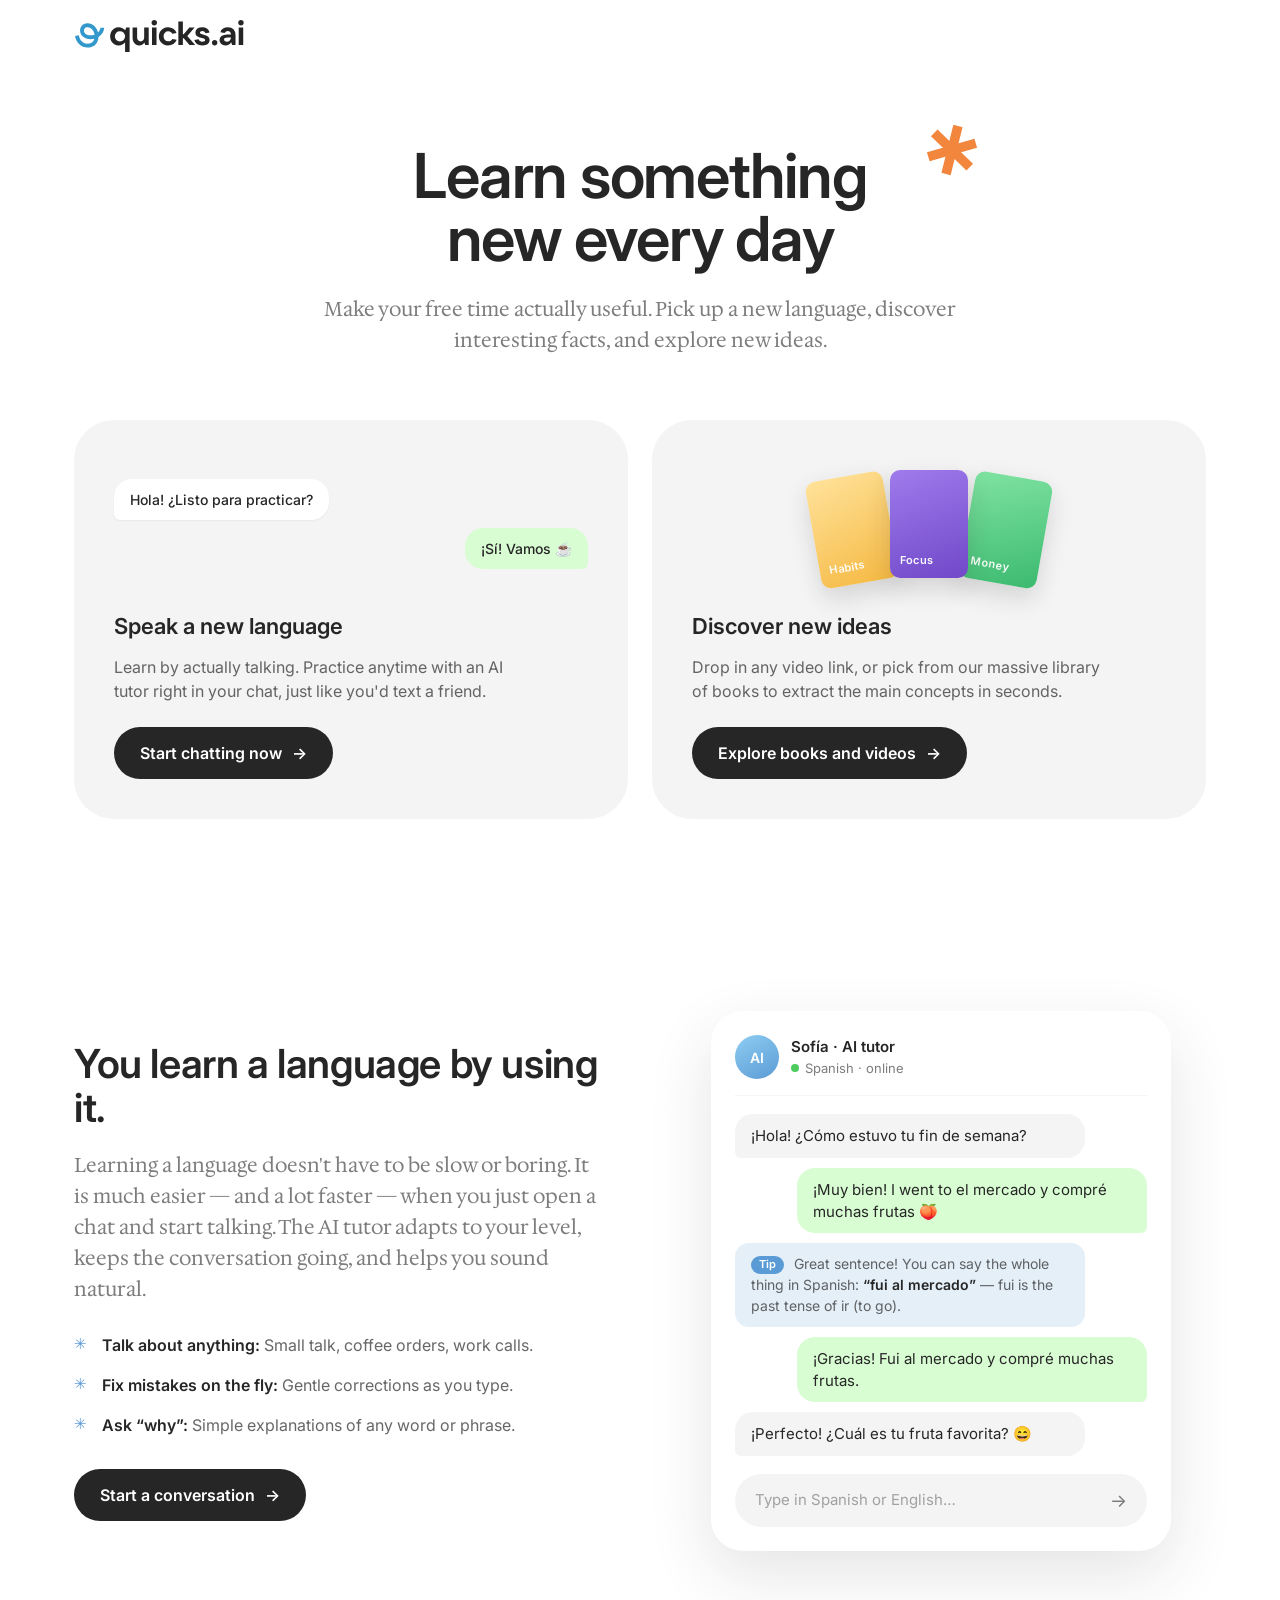
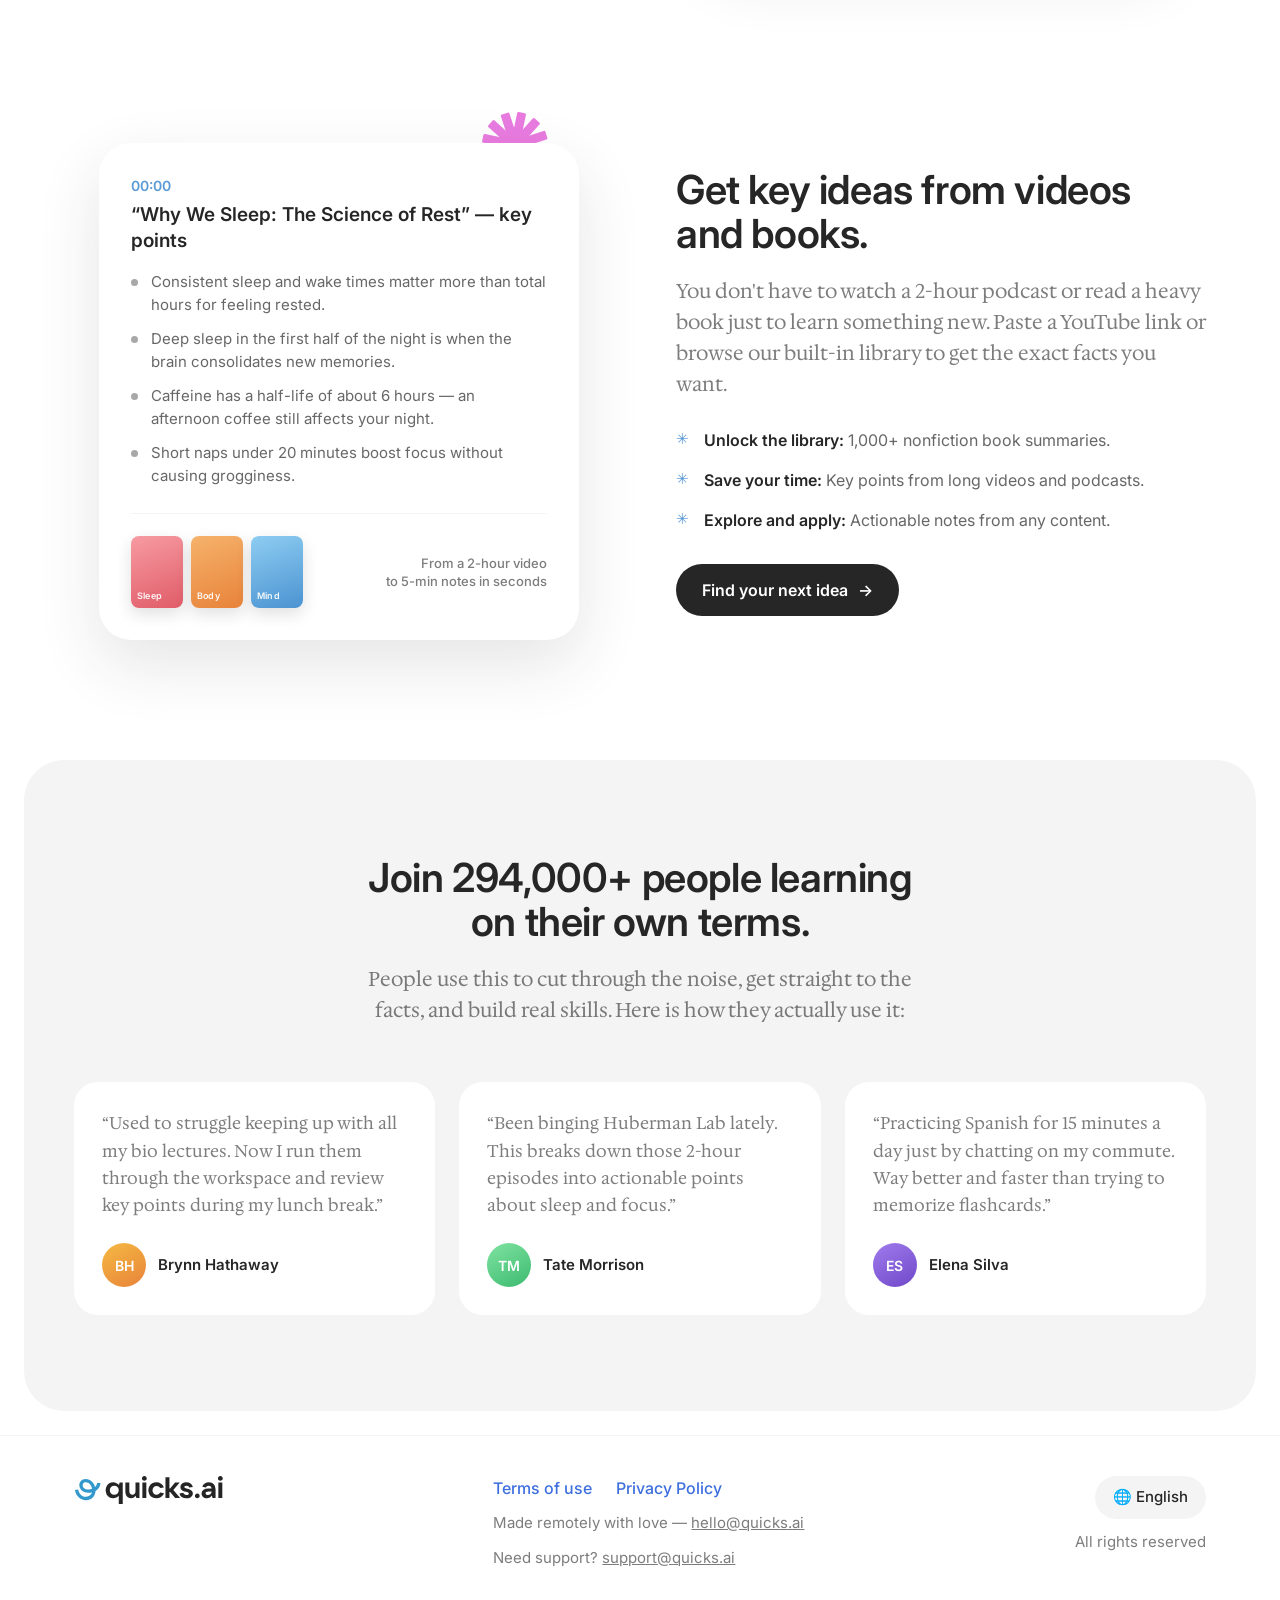
==== index.html @ 3e6d967a "Update hero lead copy and drop period in heading" ====
<!DOCTYPE html>
<html lang="en">
<head>
  <meta charset="UTF-8">
  <meta name="viewport" content="width=device-width, initial-scale=1">
  <title>Quicks — Learn something new every day</title>
  <link rel="icon" href="img/favicon.ico" type="image/png" sizes="128x128">
  <link rel="apple-touch-icon" href="img/favicon.ico">
  <meta name="description" content="Pick up a new language, discover interesting facts, and explore new stories — in an engaging format, exactly when it fits your schedule.">
  <link rel="preconnect" href="https://fonts.googleapis.com">
  <link rel="preconnect" href="https://fonts.gstatic.com" crossorigin>
  <link href="https://fonts.googleapis.com/css2?family=Inter:wght@400;500;600;700&family=Hedvig+Letters+Serif:opsz@12..24&display=swap" rel="stylesheet">
  <link rel="stylesheet" href="css/styles.css">
</head>
<body>

  <!-- ======= Header ======= -->
  <header class="site-header">
    <div class="container header-inner">
      <a class="logo" href="#">
        <img src="img/logo-full.svg" alt="quicks.ai" width="170" height="32">
      </a>
    </div>
  </header>

  <main>

    <!-- ======= Block 1: Hero ======= -->
    <section class="hero">
      <div class="container">
        <div class="hero-head">
          <img class="deco deco-asterisk" src="img/asterisk.svg" alt="" aria-hidden="true">
          <h1>Learn something<br>new every day</h1>
          <p class="serif lead">Make your free time actually useful. Pick up a new language, discover interesting facts, and explore new ideas.</p>
        </div>

        <div class="hero-cards">
          <article class="hero-card">
            <div class="hero-card-art" aria-hidden="true">
              <div class="mini-bubble mini-bubble-ai">Hola! ¿Listo para practicar?</div>
              <div class="mini-bubble mini-bubble-me">¡Sí! Vamos&nbsp;☕</div>
            </div>
            <h3>Speak a new language</h3>
            <p>Learn by actually talking. Practice anytime with an AI tutor right in your chat, just like you'd text a friend.</p>
            <a class="btn btn-dark" href="https://wa.me/34694294384" target="_blank" rel="noopener">Start chatting now <span class="arr" aria-hidden="true">→</span></a>
          </article>

          <article class="hero-card">
            <div class="hero-card-art hero-card-art-books" aria-hidden="true">
              <div class="cover cover-1"><span>Habits</span></div>
              <div class="cover cover-2"><span>Focus</span></div>
              <div class="cover cover-3"><span>Money</span></div>
            </div>
            <h3>Discover new ideas</h3>
            <p>Drop in any video link, or pick from our massive library of books to extract the main concepts in seconds.</p>
            <a class="btn btn-dark" href="https://summary.quicks.ai" target="_blank" rel="noopener">Explore books and videos <span class="arr" aria-hidden="true">→</span></a>
          </article>
        </div>
      </div>
    </section>

    <!-- ======= Block 2: Deep Dive – Languages ======= -->
    <section class="split" id="languages">
      <div class="container split-inner">
        <div class="split-text">
          <div class="h2-wrap">
            <h2>You learn a language by using it.</h2>
          </div>
          <p class="serif">Learning a language doesn't have to be slow or boring. It is much easier — and a lot faster — when you just open a chat and start talking. The AI tutor adapts to your level, keeps the conversation going, and helps you sound natural.</p>
          <ul class="feature-list">
            <li><strong>Talk about anything:</strong> Small talk, coffee orders, work calls.</li>
            <li><strong>Fix mistakes on the fly:</strong> Gentle corrections as you type.</li>
            <li><strong>Ask “why”:</strong> Simple explanations of any word or phrase.</li>
          </ul>
          <a class="btn btn-dark" href="https://wa.me/34694294384" target="_blank" rel="noopener">Start a conversation <span class="arr" aria-hidden="true">→</span></a>
        </div>

        <div class="split-visual">
          <div class="chat-card">
            <div class="chat-head">
              <div class="avatar avatar-tutor" aria-hidden="true">AI</div>
              <div>
                <div class="chat-name">Sofía · AI tutor</div>
                <div class="chat-status"><span class="dot" aria-hidden="true"></span>Spanish · online</div>
              </div>
            </div>
            <div class="chat-body">
              <div class="msg msg-ai">¡Hola! ¿Cómo estuvo tu fin de semana?</div>
              <div class="msg msg-me">¡Muy bien! I went to el mercado y compré muchas frutas&nbsp;🍑</div>
              <div class="msg msg-tip"><span>Tip</span> Great sentence! You can say the whole thing in Spanish: <em>“fui al mercado”</em> — fui is the past tense of ir (to go).</div>
              <div class="msg msg-me">¡Gracias! Fui al mercado y compré muchas frutas.</div>
              <div class="msg msg-ai">¡Perfecto! ¿Cuál es tu fruta favorita?&nbsp;😄</div>
            </div>
            <div class="chat-input" aria-hidden="true">
              <span>Type in Spanish or English…</span>
              <span class="send">→</span>
            </div>
          </div>
        </div>
      </div>
    </section>

    <!-- ======= Block 3: Deep Dive – Videos & Books ======= -->
    <section class="split split-reverse" id="library">
      <div class="container split-inner">
        <div class="split-text">
          <div class="h2-wrap">
            <h2>Get key ideas from videos and books.</h2>
          </div>
          <p class="serif">You don't have to watch a 2-hour podcast or read a heavy book just to learn something new. Paste a YouTube link or browse our built-in library to get the exact facts you want.</p>
          <ul class="feature-list">
            <li><strong>Unlock the library:</strong> 1,000+ nonfiction book summaries.</li>
            <li><strong>Save your time:</strong> Key points from long videos and podcasts.</li>
            <li><strong>Explore and apply:</strong> Actionable notes from any content.</li>
          </ul>
          <a class="btn btn-dark" href="https://summary.quicks.ai" target="_blank" rel="noopener">Find your next idea <span class="arr" aria-hidden="true">→</span></a>
        </div>

        <div class="split-visual split-visual-doc">
          <img class="deco deco-burst" src="img/burst.svg" alt="" aria-hidden="true">
          <div class="doc-card">
            <div class="doc-time">00:00</div>
            <h4 class="doc-title">“Why We Sleep: The Science of Rest” — key points</h4>
            <ul class="doc-points">
              <li>Consistent sleep and wake times matter more than total hours for feeling rested.</li>
              <li>Deep sleep in the first half of the night is when the brain consolidates new memories.</li>
              <li>Caffeine has a half-life of about 6 hours — an afternoon coffee still affects your night.</li>
              <li>Short naps under 20 minutes boost focus without causing grogginess.</li>
            </ul>
            <div class="doc-foot">
              <div class="covers-row" aria-hidden="true">
                <div class="cover cover-4"><span>Sleep</span></div>
                <div class="cover cover-5"><span>Body</span></div>
                <div class="cover cover-6"><span>Mind</span></div>
              </div>
              <div class="doc-foot-label">From a 2-hour video<br>to 5-min notes in seconds</div>
            </div>
          </div>
        </div>
      </div>
    </section>

    <!-- ======= Block 4: Community ======= -->
    <section class="community">
      <div class="container">
        <h2>Join 294,000+ people learning<br>on their own terms.</h2>
        <p class="serif">People use this to cut through the noise, get straight to the facts, and build real skills. Here is how they actually use it:</p>

        <div class="testimonials">
          <figure class="t-card">
            <blockquote class="serif">“Used to struggle keeping up with all my bio lectures. Now I run them through the workspace and review key points during my lunch break.”</blockquote>
            <figcaption>
              <div class="avatar avatar-1" aria-hidden="true">BH</div>
              <span>Brynn Hathaway</span>
            </figcaption>
          </figure>
          <figure class="t-card">
            <blockquote class="serif">“Been binging Huberman Lab lately. This breaks down those 2-hour episodes into actionable points about sleep and focus.”</blockquote>
            <figcaption>
              <div class="avatar avatar-2" aria-hidden="true">TM</div>
              <span>Tate Morrison</span>
            </figcaption>
          </figure>
          <figure class="t-card">
            <blockquote class="serif">“Practicing Spanish for 15 minutes a day just by chatting on my commute. Way better and faster than trying to memorize flashcards.”</blockquote>
            <figcaption>
              <div class="avatar avatar-3" aria-hidden="true">ES</div>
              <span>Elena Silva</span>
            </figcaption>
          </figure>
        </div>

      </div>
    </section>

  </main>

  <!-- ======= Footer ======= -->
  <footer class="site-footer">
    <div class="container footer-inner">
      <a class="logo" href="#">
        <img src="img/logo-full.svg" alt="quicks.ai" width="149" height="28">
      </a>
      <div class="footer-mid">
        <nav class="footer-links">
          <a href="https://billing.quicks.ai/static/terms" target="_blank" rel="noopener">Terms of use</a>
          <a href="https://billing.quicks.ai/static/privacy" target="_blank" rel="noopener">Privacy Policy</a>
        </nav>
        <p>Made remotely with love — <a href="mailto:hello@quicks.ai">hello@quicks.ai</a></p>
        <p>Need support? <a href="mailto:support@quicks.ai">support@quicks.ai</a></p>
      </div>
      <div class="footer-right">
        <span class="lang-pill">🌐 English</span>
        <p>All rights reserved</p>
      </div>
    </div>
  </footer>

</body>
</html>
---- css/styles.css ----
/* ============================================================
   Quicks-style landing — design tokens taken from quicks.ai:
   Inter (headings/UI) + Hedvig Letters Serif (supporting text),
   ink #262626, surfaces rgba(38,38,38,.05), radii 12/24/32/40,
   pill buttons, soft blue accent, pastel gradient covers.
   ============================================================ */

:root {
  --ink: #262626;
  --ink-70: rgba(38, 38, 38, 0.7);
  --ink-60: rgba(38, 38, 38, 0.6);
  --ink-40: rgba(38, 38, 38, 0.4);
  --surface: rgba(38, 38, 38, 0.05);
  --surface-strong: rgba(38, 38, 38, 0.1);
  --page-alt: #f4f4f5;
  --blue: #5b9bd5;
  --link: #3e6fde;
  --green: #2f9e44;
  --green-soft: rgba(94, 213, 101, 0.16);
  --wa-green: #d9fdd3;
  --blue-soft: rgba(91, 155, 213, 0.16);
  --radius-sm: 12px;
  --radius-md: 24px;
  --radius-lg: 32px;
  --radius-xl: 40px;
  --font-sans: "Inter", -apple-system, BlinkMacSystemFont, "Segoe UI", sans-serif;
  --font-serif: "Hedvig Letters Serif", Georgia, "Times New Roman", serif;
}

* { margin: 0; padding: 0; box-sizing: border-box; }

html { scroll-behavior: smooth; }

body {
  font-family: var(--font-sans);
  font-size: 16px;
  line-height: 1.5;
  color: var(--ink);
  background: #fff;
  -webkit-font-smoothing: antialiased;
}

img { display: block; max-width: 100%; }

.container {
  max-width: 1180px;
  margin: 0 auto;
  padding-left: 24px;
  padding-right: 24px;
}

/* ---------- Type ---------- */

h1 {
  font-size: clamp(40px, 6.5vw, 62px);
  font-weight: 600;
  line-height: 1.02;
  letter-spacing: -0.02em;
}

h2 {
  font-size: clamp(30px, 4.5vw, 40px);
  font-weight: 600;
  line-height: 1.1;
  letter-spacing: -0.01em;
}

h3 {
  font-size: 22px;
  font-weight: 600;
  line-height: 1.3;
}

.serif {
  font-family: var(--font-serif);
  font-weight: 400;
  color: var(--ink-60);
  font-size: 20px;
  line-height: 1.55;
}

.lead { max-width: 640px; margin: 24px auto 0; }

/* ---------- Buttons ---------- */

.btn {
  display: inline-flex;
  align-items: center;
  gap: 10px;
  padding: 14px 26px;
  border-radius: 9999px;
  font-family: var(--font-sans);
  font-size: 16px;
  font-weight: 600;
  line-height: 1.5;
  text-decoration: none;
  white-space: nowrap;
  transition: transform 0.15s ease, background-color 0.15s ease, box-shadow 0.15s ease;
}

.btn .arr { transition: transform 0.15s ease; }
.btn:hover .arr { transform: translateX(4px); }
.btn:active { transform: scale(0.98); }

.btn-dark { background: var(--ink); color: #fff; }
.btn-dark:hover { background: #000; }

.btn-light { background: var(--surface); color: var(--ink); }
.btn-light:hover { background: var(--surface-strong); }

.btn-white { background: #fff; color: var(--ink); box-shadow: 0 1px 2px rgba(38, 38, 38, 0.08); }
.btn-white:hover { box-shadow: 0 4px 14px rgba(38, 38, 38, 0.12); }

/* ---------- Header ---------- */

.site-header { padding: 20px 0; }

.header-inner {
  display: flex;
  align-items: center;
  justify-content: space-between;
}

.logo {
  display: inline-flex;
  align-items: center;
  text-decoration: none;
}

.logo img { height: 32px; width: auto; }

.site-footer .logo img { height: 28px; }

/* ---------- Decorative shapes ---------- */

.deco { pointer-events: none; user-select: none; }

.deco-asterisk {
  position: absolute;
  width: 64px;
  top: -26px;
  right: 8%;
  transform: rotate(14deg);
}

.h2-wrap { position: relative; }

/* burst peeks out from behind the doc mockup */
.split-visual-doc { position: relative; }

.split-visual-doc .deco-burst {
  position: absolute;
  width: 72px;
  top: -34px;
  right: 10%;
  transform: rotate(12deg);
  z-index: 0;
}

.split-visual-doc .doc-card { position: relative; z-index: 1; }

/* ---------- Block 1: Hero ---------- */

.hero { padding: 72px 0 96px; }

.hero-head {
  position: relative;
  text-align: center;
  max-width: 820px;
  margin: 0 auto;
}

.hero-cards {
  display: grid;
  grid-template-columns: 1fr 1fr;
  gap: 24px;
  margin-top: 64px;
}

.hero-card {
  background: var(--surface);
  border-radius: var(--radius-xl);
  padding: 40px;
  display: flex;
  flex-direction: column;
  align-items: flex-start;
  gap: 14px;
}

.hero-card p { color: var(--ink-70); max-width: 420px; }
.hero-card .btn { margin-top: 10px; }

.hero-card-art {
  width: 100%;
  min-height: 128px;
  margin-bottom: 10px;
  display: flex;
  flex-direction: column;
  justify-content: center;
  gap: 8px;
}

/* mini chat preview */
.mini-bubble {
  font-size: 14px;
  font-weight: 500;
  padding: 10px 16px;
  border-radius: 18px;
  width: fit-content;
}

.mini-bubble-ai {
  background: #fff;
  border-bottom-left-radius: 6px;
  box-shadow: 0 1px 2px rgba(38, 38, 38, 0.06);
}

.mini-bubble-me {
  background: var(--wa-green);
  color: var(--ink);
  border-bottom-right-radius: 6px;
  align-self: flex-end;
}

/* mini book fan */
.hero-card-art-books {
  flex-direction: row;
  align-items: center;
  justify-content: center;
  gap: 0;
}

/* ---------- Pastel gradient covers ---------- */

.cover {
  width: 78px;
  height: 108px;
  border-radius: 10px;
  display: flex;
  align-items: flex-end;
  padding: 10px;
  color: rgba(255, 255, 255, 0.95);
  font-size: 11px;
  font-weight: 600;
  letter-spacing: 0.02em;
  box-shadow: 0 10px 24px rgba(38, 38, 38, 0.16);
}

.cover-1 { background: linear-gradient(160deg, #ffe29a, #f5b942); transform: rotate(-10deg) translateY(6px); }
.cover-2 { background: linear-gradient(160deg, #9f7bec, #7048c9); z-index: 1; }
.cover-3 { background: linear-gradient(160deg, #7fe3a1, #3cba6f); transform: rotate(10deg) translateY(6px); }
.cover-4 { background: linear-gradient(160deg, #f79ba2, #e05c68); }
.cover-5 { background: linear-gradient(160deg, #f6b26b, #e8833a); }
.cover-6 { background: linear-gradient(160deg, #8ecdf2, #4b93d1); }

/* ---------- Split sections (blocks 2 & 3) ---------- */

.split { padding: 96px 0; }

.split-inner {
  display: grid;
  grid-template-columns: 1fr 1fr;
  gap: 72px;
  align-items: center;
}

.split-reverse .split-text { order: 2; }
.split-reverse .split-visual { order: 1; }

.split-text > .serif { margin-top: 20px; }
.split-text .btn { margin-top: 32px; }

.feature-list {
  list-style: none;
  margin-top: 28px;
  display: flex;
  flex-direction: column;
  gap: 16px;
}

.feature-list li {
  position: relative;
  padding-left: 28px;
  color: var(--ink-70);
  text-wrap: pretty; /* no single-word orphan lines when wrapping */
}

.feature-list li::before {
  content: "✳";
  position: absolute;
  left: 0;
  top: 0;
  font-size: 15px;
  color: var(--blue);
}

.feature-list li strong { color: var(--ink); font-weight: 600; }

/* ---------- Chat mockup ---------- */

.chat-card {
  background: #fff;
  border-radius: var(--radius-lg);
  box-shadow: 0 24px 64px rgba(38, 38, 38, 0.12);
  padding: 24px;
  max-width: 460px;
  margin: 0 auto;
}

.chat-head {
  display: flex;
  align-items: center;
  gap: 12px;
  padding-bottom: 16px;
  border-bottom: 1px solid var(--surface);
}

.chat-name { font-weight: 600; font-size: 15px; }

.chat-status {
  font-size: 13px;
  color: var(--ink-60);
  display: flex;
  align-items: center;
  gap: 6px;
}

.dot {
  width: 8px;
  height: 8px;
  border-radius: 50%;
  background: #4ecb5c;
  display: inline-block;
}

.chat-body {
  display: flex;
  flex-direction: column;
  gap: 10px;
  padding: 18px 0;
}

.msg {
  max-width: 85%;
  padding: 11px 16px;
  border-radius: 18px;
  font-size: 15px;
  line-height: 1.45;
}

.msg-ai {
  background: var(--surface);
  border-bottom-left-radius: 6px;
}

.msg-me {
  background: var(--wa-green);
  color: var(--ink);
  align-self: flex-end;
  border-bottom-right-radius: 6px;
}

.msg-tip {
  background: var(--blue-soft);
  color: var(--ink-70);
  border-radius: 14px;
  font-size: 14px;
}

.msg-tip span {
  display: inline-block;
  background: var(--blue);
  color: #fff;
  font-size: 11px;
  font-weight: 600;
  padding: 1px 8px;
  border-radius: 9999px;
  margin-right: 6px;
  transform: translateY(-1px);
}

.msg-tip em { font-style: normal; font-weight: 600; color: var(--ink); }

.chat-input {
  display: flex;
  align-items: center;
  justify-content: space-between;
  gap: 12px;
  background: var(--surface);
  border-radius: 9999px;
  padding: 13px 20px;
  font-size: 15px;
  color: var(--ink-40);
}

.chat-input .send { color: var(--ink-60); font-size: 18px; }

/* ---------- Avatars ---------- */

.avatar {
  width: 44px;
  height: 44px;
  border-radius: 50%;
  flex: none;
  display: flex;
  align-items: center;
  justify-content: center;
  color: #fff;
  font-size: 14px;
  font-weight: 600;
}

.avatar-tutor { background: linear-gradient(150deg, #8ecdf2, #5b9bd5); }
.avatar-1 { background: linear-gradient(150deg, #f5b942, #e8833a); }
.avatar-2 { background: linear-gradient(150deg, #7fe3a1, #3cba6f); }
.avatar-3 { background: linear-gradient(150deg, #9f7bec, #7048c9); }

/* ---------- Doc / workspace mockup ---------- */

.doc-card {
  background: #fff;
  border-radius: var(--radius-lg);
  box-shadow: 0 24px 64px rgba(38, 38, 38, 0.12);
  padding: 32px;
  max-width: 480px;
  margin: 0 auto;
}

.doc-time {
  color: var(--blue);
  font-weight: 600;
  font-size: 14px;
  margin-bottom: 6px;
}

.doc-title { font-size: 19px; font-weight: 600; line-height: 1.35; }

.doc-points {
  list-style: none;
  margin-top: 18px;
  display: flex;
  flex-direction: column;
  gap: 12px;
}

.doc-points li {
  position: relative;
  padding-left: 20px;
  font-size: 15px;
  color: var(--ink-70);
}

.doc-points li::before {
  content: "";
  position: absolute;
  left: 0;
  top: 8px;
  width: 7px;
  height: 7px;
  border-radius: 50%;
  background: var(--ink-40);
}

.doc-foot {
  display: flex;
  align-items: center;
  justify-content: space-between;
  gap: 16px;
  margin-top: 26px;
  padding-top: 22px;
  border-top: 1px solid var(--surface);
}

.covers-row { display: flex; gap: 8px; }

.covers-row .cover {
  width: 52px;
  height: 72px;
  border-radius: 8px;
  padding: 6px;
  font-size: 9px;
  box-shadow: 0 6px 16px rgba(38, 38, 38, 0.14);
}

.doc-foot-label {
  font-size: 13px;
  font-weight: 500;
  color: var(--ink-60);
  text-align: right;
  line-height: 1.45;
}

/* ---------- Block 4: Community ---------- */

.community {
  background: var(--page-alt);
  border-radius: var(--radius-xl);
  margin: 24px;
  padding: 96px 0;
  text-align: center;
}

.community > .container > .serif {
  max-width: 560px;
  margin: 20px auto 0;
}

.testimonials {
  display: grid;
  grid-template-columns: repeat(3, 1fr);
  gap: 24px;
  margin-top: 56px;
  text-align: left;
}

.t-card {
  background: #fff;
  border-radius: var(--radius-md);
  padding: 28px;
  display: flex;
  flex-direction: column;
  justify-content: space-between;
  gap: 24px;
}

.t-card blockquote { font-size: 17px; line-height: 1.6; }

.t-card figcaption {
  display: flex;
  align-items: center;
  gap: 12px;
  font-weight: 600;
  font-size: 15px;
}

/* ---------- Footer ---------- */

.site-footer {
  border-top: 1px solid var(--surface);
  margin-top: 24px;
  padding: 40px 0 48px;
}

.footer-inner {
  display: flex;
  align-items: flex-start;
  justify-content: space-between;
  gap: 32px;
}

.footer-inner .logo { font-size: 20px; }

.footer-mid { display: flex; flex-direction: column; gap: 12px; }

.footer-links { display: flex; gap: 24px; }

.footer-links a {
  color: var(--link);
  text-decoration: none;
  font-weight: 500;
}

.footer-links a:hover { text-decoration: underline; }

.footer-mid p { color: var(--ink-60); font-size: 15px; }
.footer-mid p a { color: var(--ink-60); }

.footer-right {
  display: flex;
  flex-direction: column;
  align-items: flex-end;
  gap: 12px;
}

.lang-pill {
  background: var(--surface);
  border-radius: 9999px;
  padding: 10px 18px;
  font-size: 15px;
  font-weight: 500;
}

.footer-right p { color: var(--ink-60); font-size: 15px; }

/* ============================================================
   Responsive
   ============================================================ */

@media (max-width: 1023px) {
  .split { padding: 72px 0; }
  .split-inner { gap: 48px; }
}

@media (max-width: 900px) {
  .hero { padding: 48px 0 72px; }

  .hero-cards { grid-template-columns: 1fr; margin-top: 48px; }

  .split-inner { grid-template-columns: 1fr; }

  /* text first, mockup second on mobile for both blocks */
  .split-reverse .split-text { order: 1; }
  .split-reverse .split-visual { order: 2; }

  .deco-asterisk { width: 48px; top: -34px; right: 2%; }
  .split-visual-doc .deco-burst { width: 52px; top: -24px; right: 4%; }

  .testimonials { grid-template-columns: 1fr; }

  .community { margin: 16px; padding: 64px 0; }

  .footer-inner { flex-direction: column; align-items: flex-start; }
  .footer-right { align-items: flex-start; }
}

@media (max-width: 520px) {
  .serif { font-size: 18px; }

  .hero-card { padding: 28px 22px; }

  .chat-card, .doc-card { padding: 20px; }

  .doc-foot { flex-direction: column; align-items: flex-start; }
  .doc-foot-label { text-align: left; }

  .btn { padding: 13px 22px; font-size: 15px; }

  .site-header .btn { padding: 11px 20px; }
}
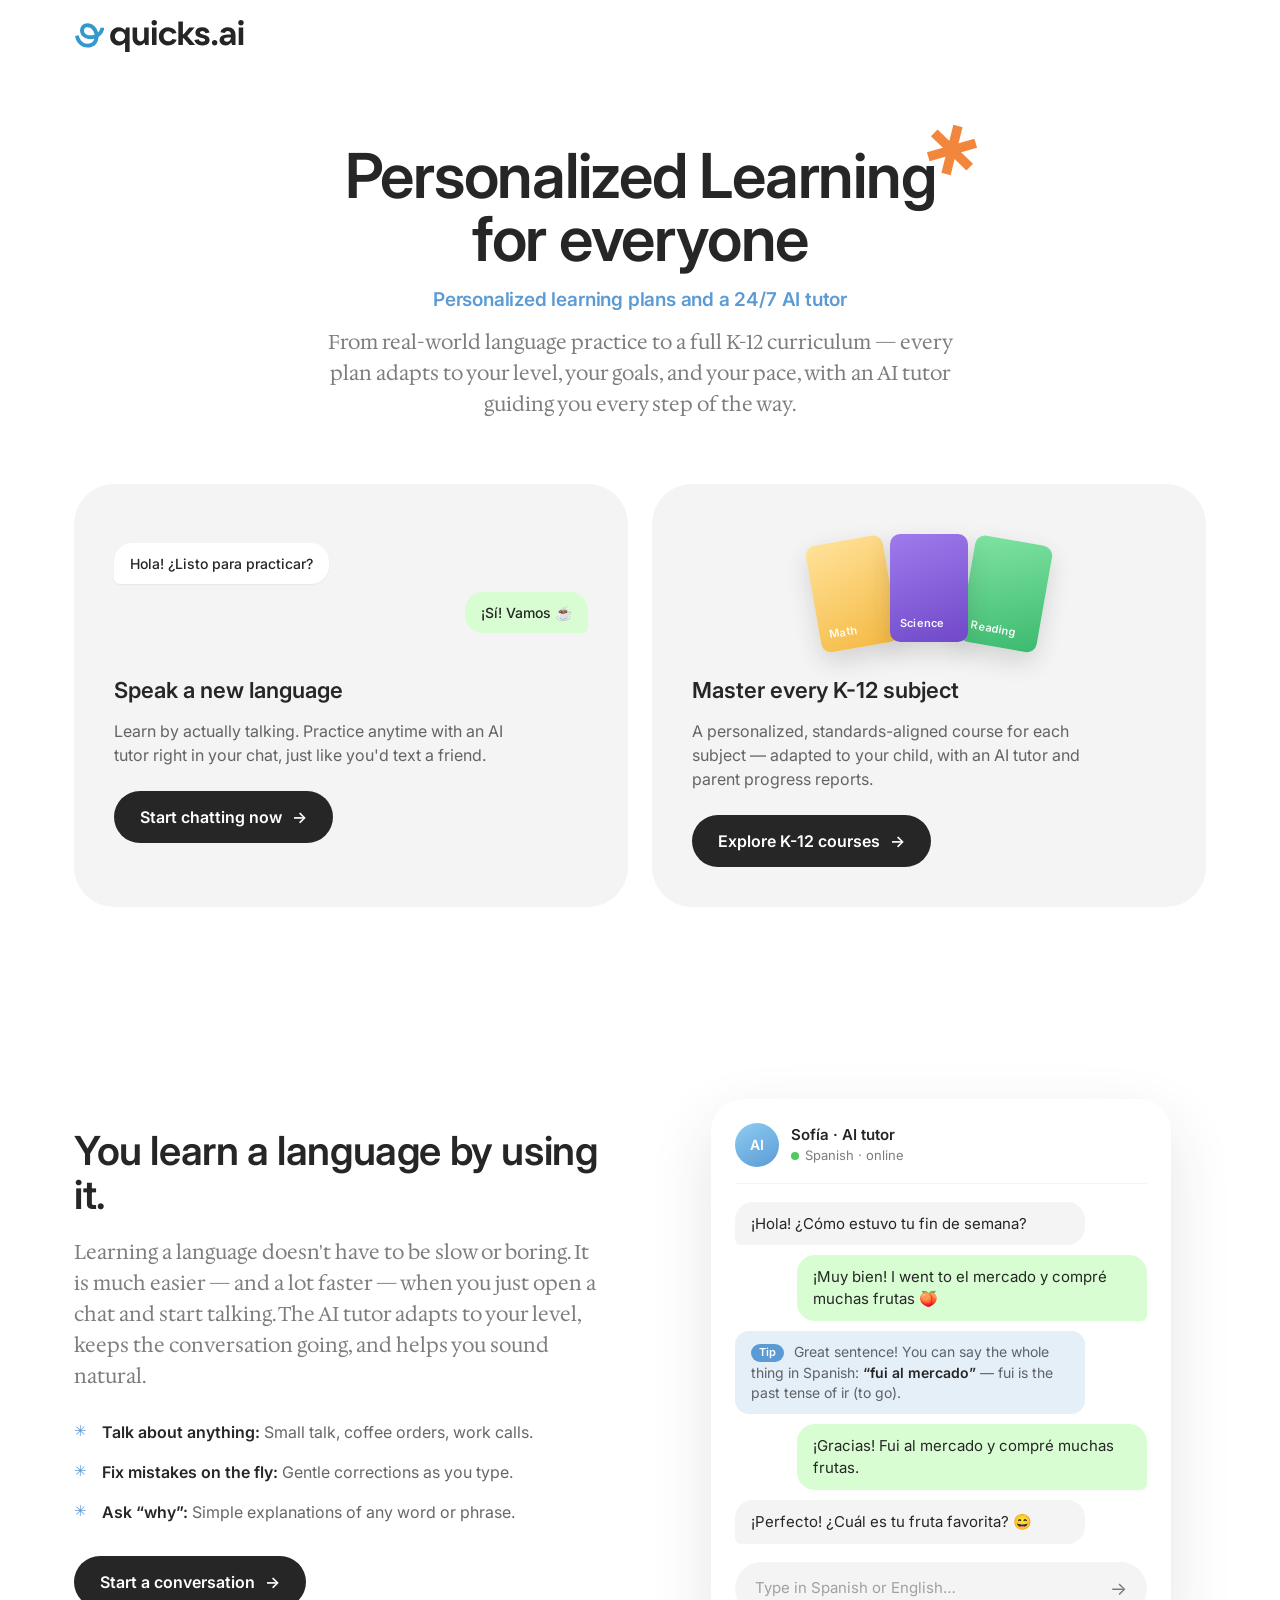
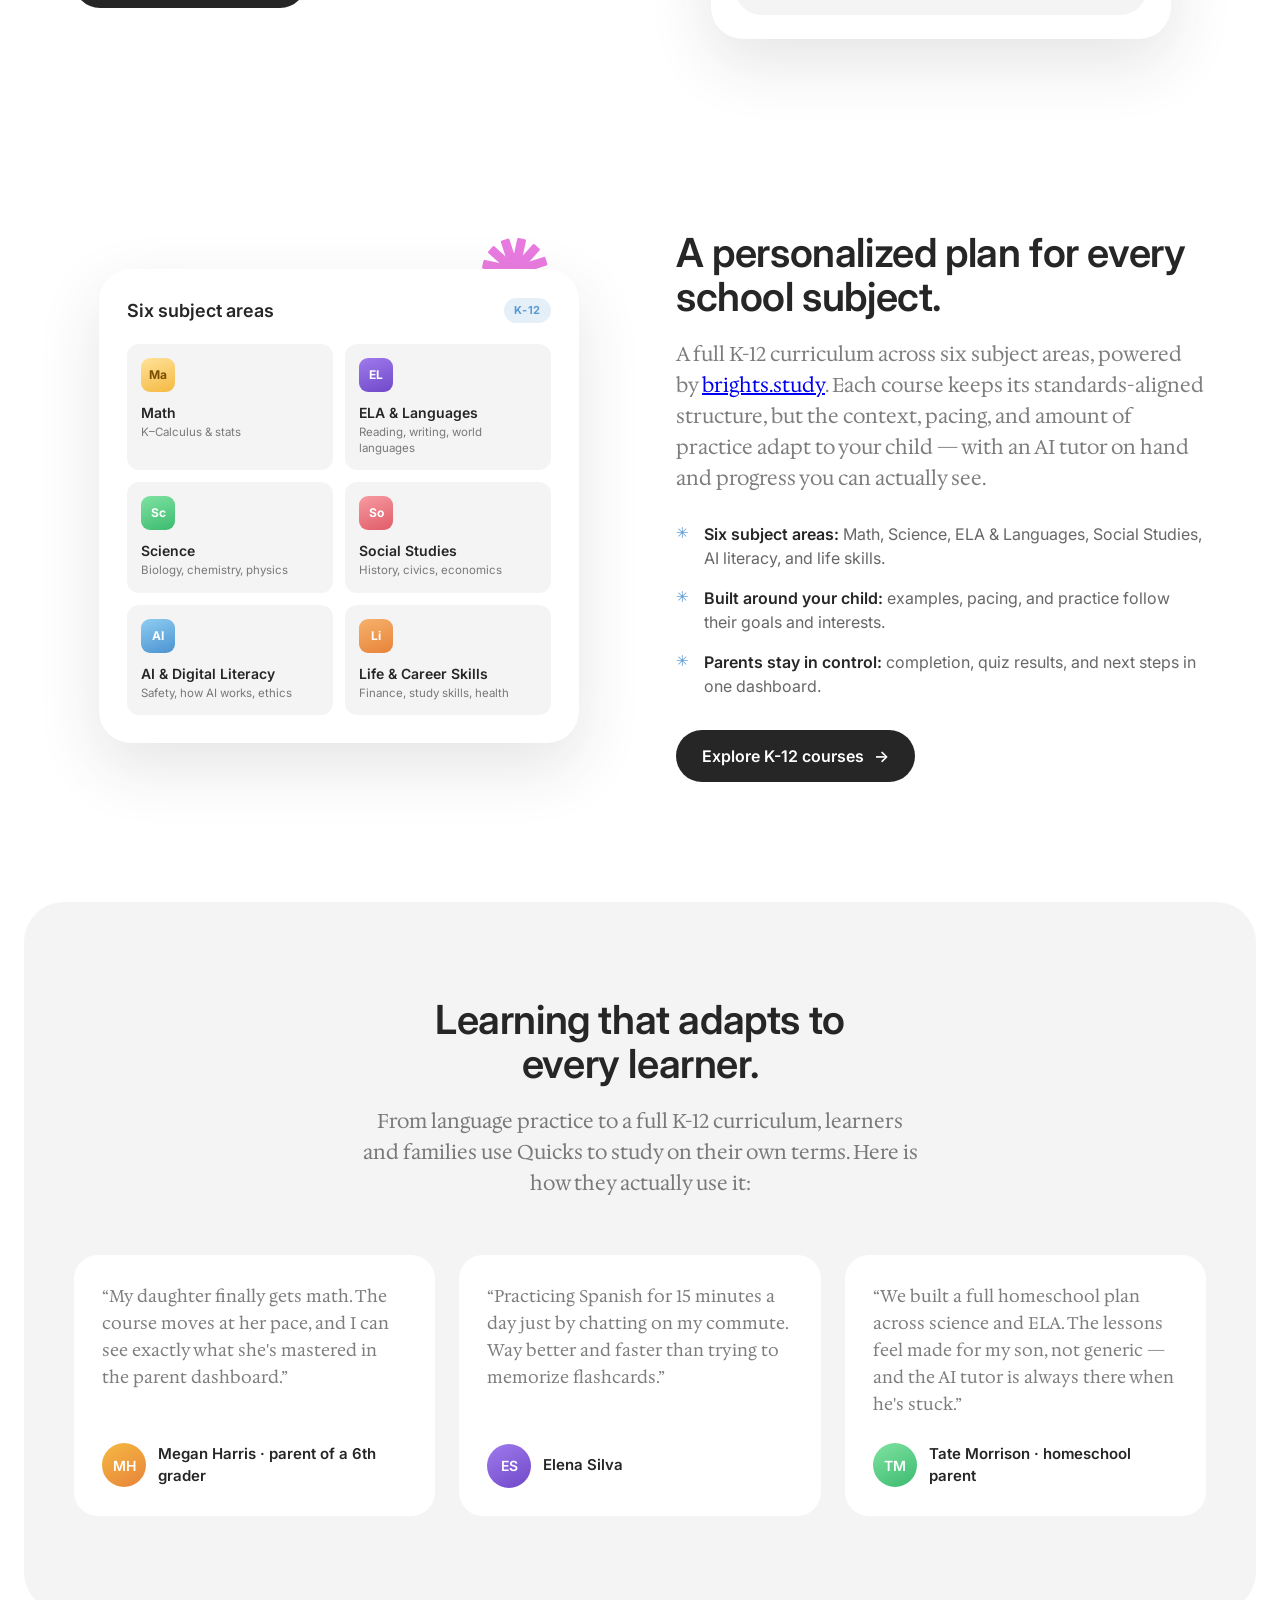
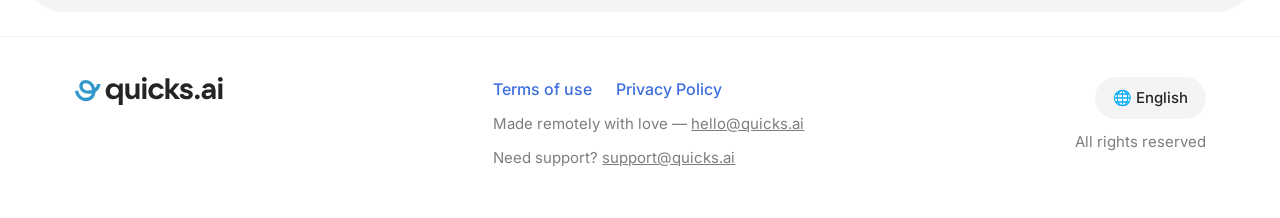
==== commit d69f5a63: "Rework homepage: Personalized Learning (languages + K-12); archive old site to /old for old.quicks.a" ====
--- a/index.html
+++ b/index.html
@@ -3,10 +3,59 @@
 <head>
   <meta charset="UTF-8">
   <meta name="viewport" content="width=device-width, initial-scale=1">
-  <title>Quicks — Learn something new every day</title>
+
+  <!-- Yandex.Metrika counter -->
+  <script type="text/javascript">
+      (function(m,e,t,r,i,k,a){
+          m[i]=m[i]||function(){(m[i].a=m[i].a||[]).push(arguments)};
+          m[i].l=1*new Date();
+
+          for (var j = 0; j < document.scripts.length; j++) {
+              if (document.scripts[j].src === r) {
+                  return;
+              }
+          }
+
+          k=e.createElement(t);
+          a=e.getElementsByTagName(t)[0];
+          k.async=1;
+          k.src=r;
+          a.parentNode.insertBefore(k,a);
+      })(
+          window,
+          document,
+          'script',
+          'https://mc.yandex.ru/metrika/tag.js?id=111194006',
+          'ym'
+      );
+
+      ym(111194006, 'init', {
+          ssr: true,
+          webvisor: true,
+          clickmap: true,
+          ecommerce: "dataLayer",
+          referrer: document.referrer,
+          url: location.href,
+          accurateTrackBounce: true,
+          trackLinks: true
+      });
+  </script>
+
+  <noscript>
+      <div>
+          <img
+              src="https://mc.yandex.ru/watch/111194006"
+              style="position:absolute; left:-9999px;"
+              alt=""
+          />
+      </div>
+  </noscript>
+  <!-- /Yandex.Metrika counter -->
+
+  <title>Quicks — Personalized Learning for everyone</title>
   <link rel="icon" href="img/favicon.ico" type="image/png" sizes="128x128">
   <link rel="apple-touch-icon" href="img/favicon.ico">
-  <meta name="description" content="Pick up a new language, discover interesting facts, and explore new stories — in an engaging format, exactly when it fits your schedule.">
+  <meta name="description" content="Personalized learning plans and a 24/7 AI tutor — from real-world language practice to a full, standards-aligned K-12 curriculum that adapts to every learner.">
   <link rel="preconnect" href="https://fonts.googleapis.com">
   <link rel="preconnect" href="https://fonts.gstatic.com" crossorigin>
   <link href="https://fonts.googleapis.com/css2?family=Inter:wght@400;500;600;700&family=Hedvig+Letters+Serif:opsz@12..24&display=swap" rel="stylesheet">
@@ -30,8 +79,9 @@
       <div class="container">
         <div class="hero-head">
           <img class="deco deco-asterisk" src="img/asterisk.svg" alt="" aria-hidden="true">
-          <h1>Learn something<br>new every day</h1>
-          <p class="serif lead">Make your free time actually useful. Pick up a new language, discover interesting facts, and explore new ideas.</p>
+          <h1>Personalized Learning<br>for everyone</h1>
+          <p class="subhead">Personalized learning plans and a 24/7 AI tutor</p>
+          <p class="serif lead">From real-world language practice to a full K-12 curriculum — every plan adapts to your level, your goals, and your pace, with an AI tutor guiding you every step of the way.</p>
         </div>
 
         <div class="hero-cards">
@@ -47,13 +97,13 @@
 
           <article class="hero-card">
             <div class="hero-card-art hero-card-art-books" aria-hidden="true">
-              <div class="cover cover-1"><span>Habits</span></div>
-              <div class="cover cover-2"><span>Focus</span></div>
-              <div class="cover cover-3"><span>Money</span></div>
-            </div>
-            <h3>Discover new ideas</h3>
-            <p>Drop in any video link, or pick from our massive library of books to extract the main concepts in seconds.</p>
-            <a class="btn btn-dark" href="https://summary.quicks.ai" target="_blank" rel="noopener">Explore books and videos <span class="arr" aria-hidden="true">→</span></a>
+              <div class="cover cover-1"><span>Math</span></div>
+              <div class="cover cover-2"><span>Science</span></div>
+              <div class="cover cover-3"><span>Reading</span></div>
+            </div>
+            <h3>Master every K-12 subject</h3>
+            <p>A personalized, standards-aligned course for each subject — adapted to your child, with an AI tutor and parent progress reports.</p>
+            <a class="btn btn-dark" href="https://www.brights.study" target="_blank" rel="noopener">Explore K-12 courses <span class="arr" aria-hidden="true">→</span></a>
           </article>
         </div>
       </div>
@@ -100,40 +150,36 @@
       </div>
     </section>
 
-    <!-- ======= Block 3: Deep Dive – Videos & Books ======= -->
-    <section class="split split-reverse" id="library">
+    <!-- ======= Block 3: Deep Dive – K-12 ======= -->
+    <section class="split split-reverse" id="k12">
       <div class="container split-inner">
         <div class="split-text">
           <div class="h2-wrap">
-            <h2>Get key ideas from videos and books.</h2>
-          </div>
-          <p class="serif">You don't have to watch a 2-hour podcast or read a heavy book just to learn something new. Paste a YouTube link or browse our built-in library to get the exact facts you want.</p>
+            <h2>A personalized plan for every school subject.</h2>
+          </div>
+          <p class="serif">A full K-12 curriculum across six subject areas, powered by <a href="https://www.brights.study" target="_blank" rel="noopener">brights.study</a>. Each course keeps its standards-aligned structure, but the context, pacing, and amount of practice adapt to your child — with an AI tutor on hand and progress you can actually see.</p>
           <ul class="feature-list">
-            <li><strong>Unlock the library:</strong> 1,000+ nonfiction book summaries.</li>
-            <li><strong>Save your time:</strong> Key points from long videos and podcasts.</li>
-            <li><strong>Explore and apply:</strong> Actionable notes from any content.</li>
+            <li><strong>Six subject areas:</strong> Math, Science, ELA &amp; Languages, Social Studies, AI literacy, and life skills.</li>
+            <li><strong>Built around your child:</strong> examples, pacing, and practice follow their goals and interests.</li>
+            <li><strong>Parents stay in control:</strong> completion, quiz results, and next steps in one dashboard.</li>
           </ul>
-          <a class="btn btn-dark" href="https://summary.quicks.ai" target="_blank" rel="noopener">Find your next idea <span class="arr" aria-hidden="true">→</span></a>
+          <a class="btn btn-dark" href="https://www.brights.study" target="_blank" rel="noopener">Explore K-12 courses <span class="arr" aria-hidden="true">→</span></a>
         </div>
 
         <div class="split-visual split-visual-doc">
           <img class="deco deco-burst" src="img/burst.svg" alt="" aria-hidden="true">
-          <div class="doc-card">
-            <div class="doc-time">00:00</div>
-            <h4 class="doc-title">“Why We Sleep: The Science of Rest” — key points</h4>
-            <ul class="doc-points">
-              <li>Consistent sleep and wake times matter more than total hours for feeling rested.</li>
-              <li>Deep sleep in the first half of the night is when the brain consolidates new memories.</li>
-              <li>Caffeine has a half-life of about 6 hours — an afternoon coffee still affects your night.</li>
-              <li>Short naps under 20 minutes boost focus without causing grogginess.</li>
-            </ul>
-            <div class="doc-foot">
-              <div class="covers-row" aria-hidden="true">
-                <div class="cover cover-4"><span>Sleep</span></div>
-                <div class="cover cover-5"><span>Body</span></div>
-                <div class="cover cover-6"><span>Mind</span></div>
-              </div>
-              <div class="doc-foot-label">From a 2-hour video<br>to 5-min notes in seconds</div>
+          <div class="subjects-card">
+            <div class="subjects-card-head">
+              <h4 class="subjects-card-title">Six subject areas</h4>
+              <span class="subjects-card-tag">K-12</span>
+            </div>
+            <div class="subjects-grid">
+              <div class="subject-chip"><span class="subject-mark sm-math" aria-hidden="true">Ma</span><b>Math</b><small>K–Calculus &amp; stats</small></div>
+              <div class="subject-chip"><span class="subject-mark sm-ela" aria-hidden="true">EL</span><b>ELA &amp; Languages</b><small>Reading, writing, world languages</small></div>
+              <div class="subject-chip"><span class="subject-mark sm-sci" aria-hidden="true">Sc</span><b>Science</b><small>Biology, chemistry, physics</small></div>
+              <div class="subject-chip"><span class="subject-mark sm-soc" aria-hidden="true">So</span><b>Social Studies</b><small>History, civics, economics</small></div>
+              <div class="subject-chip"><span class="subject-mark sm-ai" aria-hidden="true">AI</span><b>AI &amp; Digital Literacy</b><small>Safety, how AI works, ethics</small></div>
+              <div class="subject-chip"><span class="subject-mark sm-life" aria-hidden="true">Li</span><b>Life &amp; Career Skills</b><small>Finance, study skills, health</small></div>
             </div>
           </div>
         </div>
@@ -143,22 +189,15 @@
     <!-- ======= Block 4: Community ======= -->
     <section class="community">
       <div class="container">
-        <h2>Join 294,000+ people learning<br>on their own terms.</h2>
-        <p class="serif">People use this to cut through the noise, get straight to the facts, and build real skills. Here is how they actually use it:</p>
+        <h2>Learning that adapts to<br>every learner.</h2>
+        <p class="serif">From language practice to a full K-12 curriculum, learners and families use Quicks to study on their own terms. Here is how they actually use it:</p>
 
         <div class="testimonials">
           <figure class="t-card">
-            <blockquote class="serif">“Used to struggle keeping up with all my bio lectures. Now I run them through the workspace and review key points during my lunch break.”</blockquote>
+            <blockquote class="serif">“My daughter finally gets math. The course moves at her pace, and I can see exactly what she's mastered in the parent dashboard.”</blockquote>
             <figcaption>
-              <div class="avatar avatar-1" aria-hidden="true">BH</div>
-              <span>Brynn Hathaway</span>
-            </figcaption>
-          </figure>
-          <figure class="t-card">
-            <blockquote class="serif">“Been binging Huberman Lab lately. This breaks down those 2-hour episodes into actionable points about sleep and focus.”</blockquote>
-            <figcaption>
-              <div class="avatar avatar-2" aria-hidden="true">TM</div>
-              <span>Tate Morrison</span>
+              <div class="avatar avatar-1" aria-hidden="true">MH</div>
+              <span>Megan Harris · parent of a 6th grader</span>
             </figcaption>
           </figure>
           <figure class="t-card">
@@ -168,6 +207,13 @@
               <span>Elena Silva</span>
             </figcaption>
           </figure>
+          <figure class="t-card">
+            <blockquote class="serif">“We built a full homeschool plan across science and ELA. The lessons feel made for my son, not generic — and the AI tutor is always there when he's stuck.”</blockquote>
+            <figcaption>
+              <div class="avatar avatar-2" aria-hidden="true">TM</div>
+              <span>Tate Morrison · homeschool parent</span>
+            </figcaption>
+          </figure>
         </div>
 
       </div>
@@ -183,8 +229,8 @@
       </a>
       <div class="footer-mid">
         <nav class="footer-links">
-          <a href="https://billing.quicks.ai/static/terms" target="_blank" rel="noopener">Terms of use</a>
-          <a href="https://billing.quicks.ai/static/privacy" target="_blank" rel="noopener">Privacy Policy</a>
+          <a href="terms.html">Terms of use</a>
+          <a href="privacy.html">Privacy Policy</a>
         </nav>
         <p>Made remotely with love — <a href="mailto:hello@quicks.ai">hello@quicks.ai</a></p>
         <p>Need support? <a href="mailto:support@quicks.ai">support@quicks.ai</a></p>
--- a/css/styles.css
+++ b/css/styles.css
@@ -627,3 +627,179 @@
 
   .site-header .btn { padding: 11px 20px; }
 }
+
+/* ============================================================
+   Legal pages (Terms, Privacy)
+   ============================================================ */
+.legal { padding: 40px 0 88px; }
+
+.legal-inner { max-width: 820px; }
+
+.legal h1 { margin-bottom: 14px; }
+
+.legal .dates {
+  font-size: 14px;
+  color: var(--ink-60);
+  margin: 0 0 28px;
+  line-height: 1.6;
+}
+
+.legal h2 {
+  font-size: 24px;
+  margin: 40px 0 14px;
+  scroll-margin-top: 24px;
+}
+
+.legal h3 {
+  font-size: 18px;
+  margin: 26px 0 10px;
+}
+
+.legal p {
+  color: var(--ink-70);
+  margin: 0 0 14px;
+}
+
+.legal p strong { color: var(--ink); font-weight: 600; }
+
+.legal a { color: var(--link); text-underline-offset: 3px; overflow-wrap: anywhere; }
+
+.legal ul, .legal ol {
+  margin: 0 0 16px;
+  padding-left: 22px;
+  color: var(--ink-70);
+}
+
+.legal li { margin: 7px 0; }
+
+/* Table of contents */
+.legal .toc {
+  margin: 26px 0 36px;
+  padding: 22px 24px;
+  background: var(--surface);
+  border-radius: var(--radius-md);
+}
+
+.legal .toc strong {
+  display: block;
+  margin-bottom: 12px;
+  font-size: 13px;
+  letter-spacing: 0.06em;
+  text-transform: uppercase;
+  color: var(--ink-60);
+}
+
+.legal .toc ol {
+  columns: 2;
+  column-gap: 40px;
+  margin: 0;
+  padding-left: 20px;
+  font-size: 14px;
+}
+
+.legal .toc li { break-inside: avoid; margin: 5px 0; }
+
+.footer-links a.is-active { color: var(--ink); font-weight: 600; }
+
+.legal-foot {
+  margin-top: 40px;
+  padding-top: 20px;
+  border-top: 1px solid var(--surface-strong);
+  font-size: 14px;
+  color: var(--ink-60);
+}
+
+@media (max-width: 620px) {
+  .legal { padding: 28px 0 56px; }
+  .legal h2 { font-size: 21px; }
+  .legal .toc { padding: 18px 18px; }
+  .legal .toc ol { columns: 1; }
+}
+
+/* ============================================================
+   Hero subhead
+   ============================================================ */
+.subhead {
+  margin: 16px 0 0;
+  font-size: 19px;
+  font-weight: 600;
+  color: var(--blue);
+  letter-spacing: -0.01em;
+}
+.subhead + .lead { margin-top: 12px; }
+
+/* ============================================================
+   K-12 subjects card (block 3 visual)
+   ============================================================ */
+.subjects-card {
+  position: relative;
+  z-index: 1;
+  background: #fff;
+  border-radius: var(--radius-lg);
+  box-shadow: 0 24px 64px rgba(38, 38, 38, 0.12);
+  padding: 28px;
+  max-width: 480px;
+  margin: 0 auto;
+}
+
+.subjects-card-head {
+  display: flex;
+  align-items: center;
+  justify-content: space-between;
+  margin-bottom: 20px;
+}
+
+.subjects-card-title { font-size: 18px; font-weight: 600; }
+
+.subjects-card-tag {
+  font-size: 11px;
+  font-weight: 700;
+  letter-spacing: 0.06em;
+  color: var(--blue);
+  background: var(--blue-soft);
+  padding: 4px 10px;
+  border-radius: 999px;
+}
+
+.subjects-grid {
+  display: grid;
+  grid-template-columns: 1fr 1fr;
+  gap: 12px;
+}
+
+.subject-chip {
+  display: flex;
+  flex-direction: column;
+  gap: 2px;
+  padding: 14px;
+  border-radius: var(--radius-sm);
+  background: var(--surface);
+}
+
+.subject-chip b { font-size: 14px; font-weight: 600; color: var(--ink); }
+.subject-chip small { font-size: 11.5px; color: var(--ink-60); line-height: 1.35; }
+
+.subject-mark {
+  width: 34px;
+  height: 34px;
+  border-radius: 9px;
+  display: flex;
+  align-items: center;
+  justify-content: center;
+  font-size: 12px;
+  font-weight: 700;
+  color: #fff;
+  margin-bottom: 8px;
+}
+
+.sm-math { background: linear-gradient(160deg, #ffe29a, #f5b942); color: #7a4e00; }
+.sm-ela  { background: linear-gradient(160deg, #9f7bec, #7048c9); }
+.sm-sci  { background: linear-gradient(160deg, #7fe3a1, #3cba6f); }
+.sm-soc  { background: linear-gradient(160deg, #f79ba2, #e05c68); }
+.sm-ai   { background: linear-gradient(160deg, #8ecdf2, #4b93d1); }
+.sm-life { background: linear-gradient(160deg, #f6b26b, #e8833a); }
+
+@media (max-width: 520px) {
+  .subjects-card { padding: 20px; }
+  .subjects-grid { grid-template-columns: 1fr; }
+}
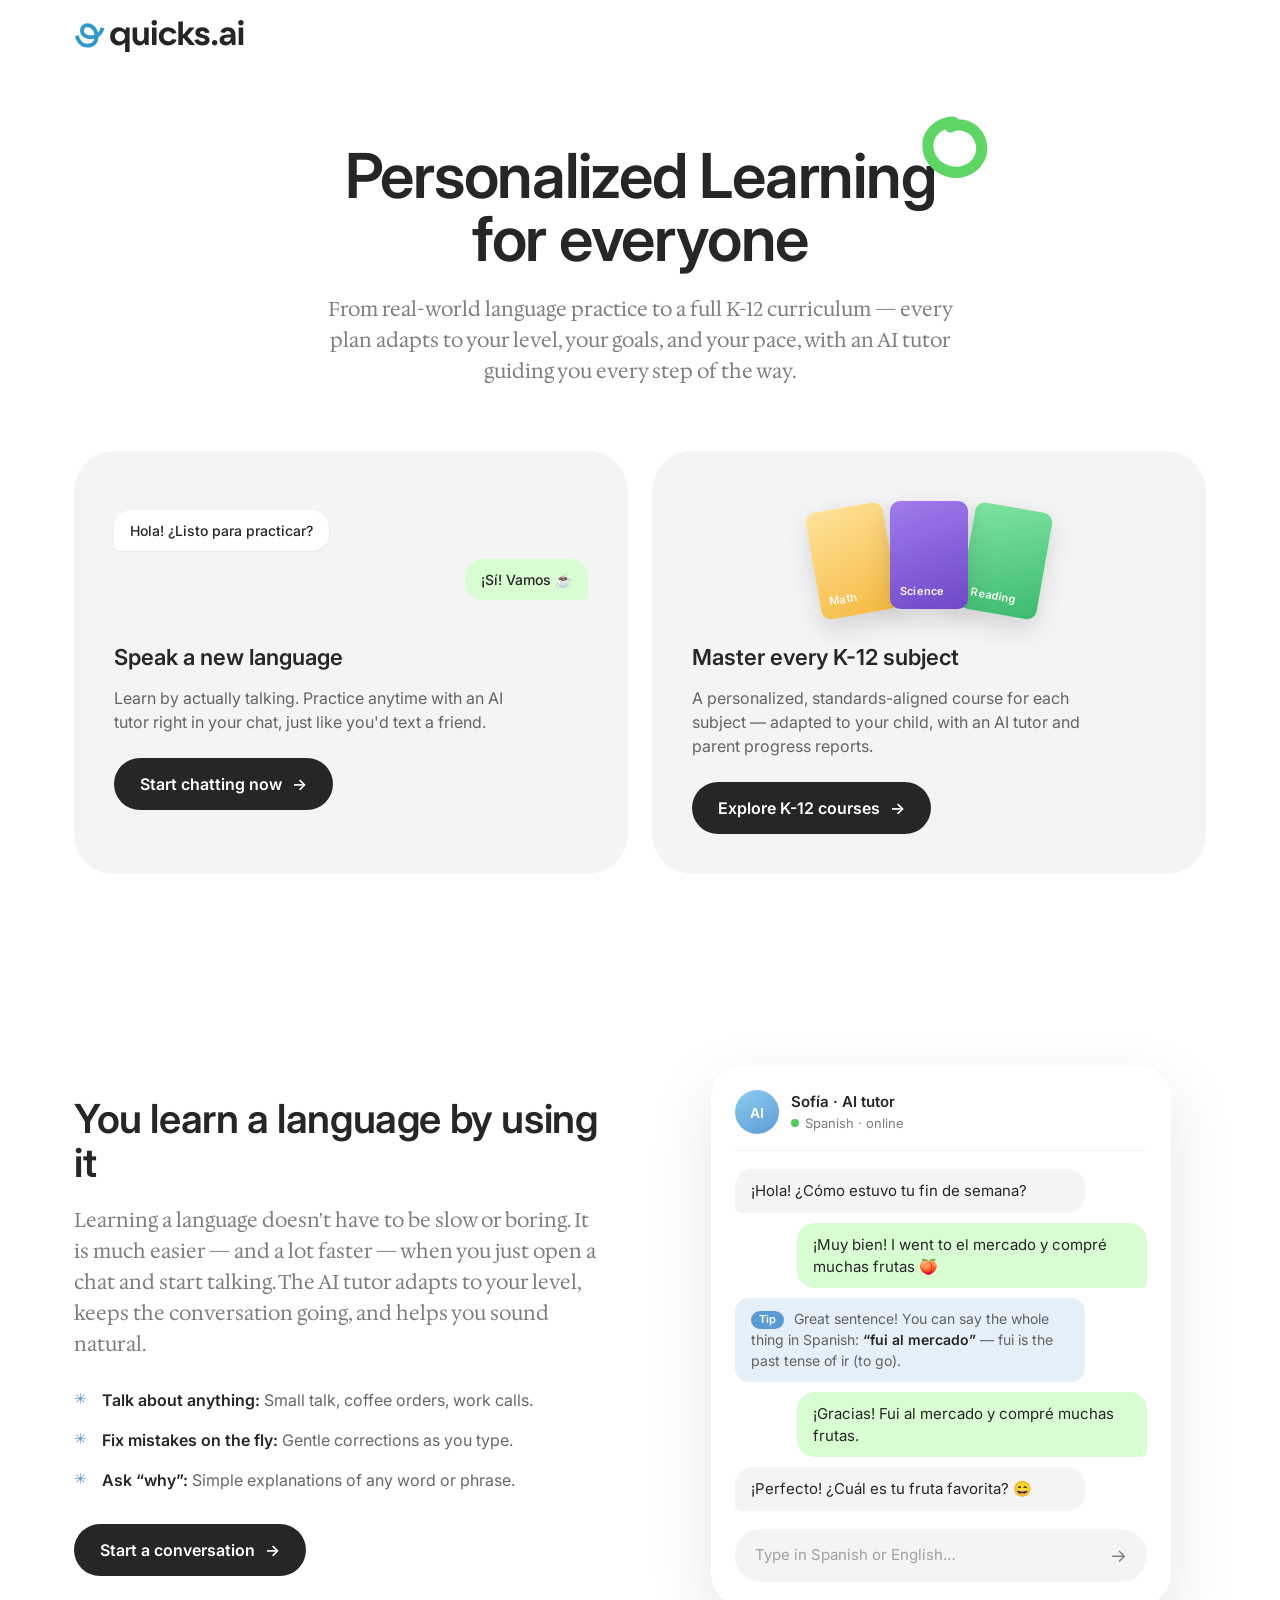
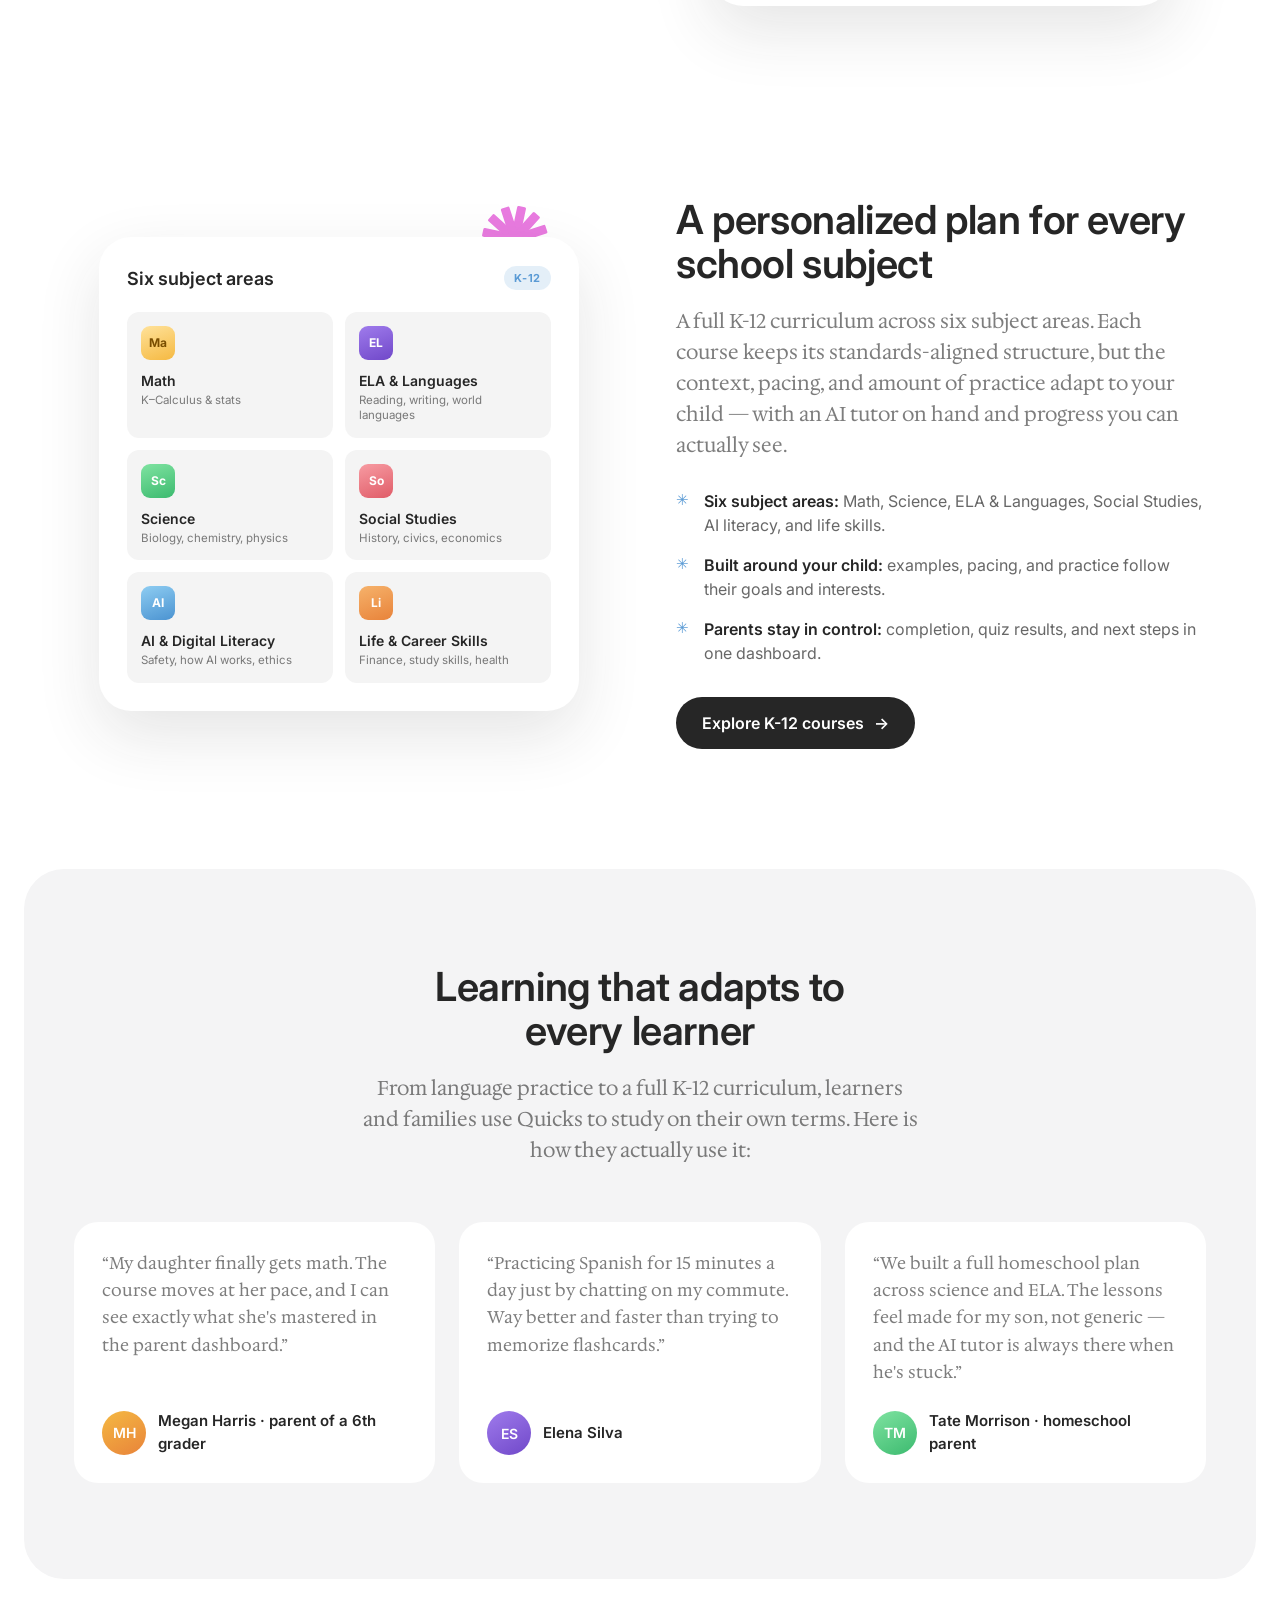
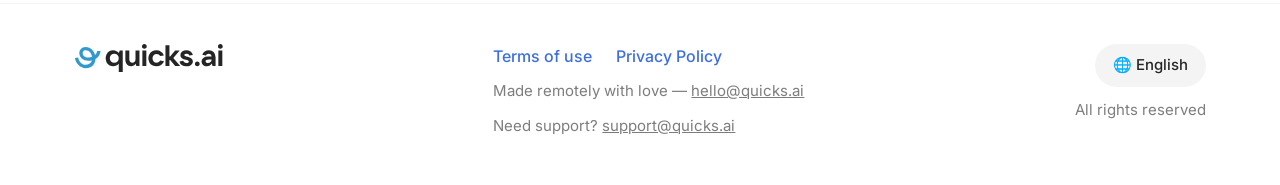
==== commit 37c1781d: "Homepage polish: drop subhead, swap asterisk for scribble, remove heading periods, drop 'powered by'" ====
--- a/index.html
+++ b/index.html
@@ -78,9 +78,8 @@
     <section class="hero">
       <div class="container">
         <div class="hero-head">
-          <img class="deco deco-asterisk" src="img/asterisk.svg" alt="" aria-hidden="true">
+          <img class="deco deco-scribble" src="img/scribble.svg" alt="" aria-hidden="true">
           <h1>Personalized Learning<br>for everyone</h1>
-          <p class="subhead">Personalized learning plans and a 24/7 AI tutor</p>
           <p class="serif lead">From real-world language practice to a full K-12 curriculum — every plan adapts to your level, your goals, and your pace, with an AI tutor guiding you every step of the way.</p>
         </div>
 
@@ -114,7 +113,7 @@
       <div class="container split-inner">
         <div class="split-text">
           <div class="h2-wrap">
-            <h2>You learn a language by using it.</h2>
+            <h2>You learn a language by using it</h2>
           </div>
           <p class="serif">Learning a language doesn't have to be slow or boring. It is much easier — and a lot faster — when you just open a chat and start talking. The AI tutor adapts to your level, keeps the conversation going, and helps you sound natural.</p>
           <ul class="feature-list">
@@ -155,9 +154,9 @@
       <div class="container split-inner">
         <div class="split-text">
           <div class="h2-wrap">
-            <h2>A personalized plan for every school subject.</h2>
-          </div>
-          <p class="serif">A full K-12 curriculum across six subject areas, powered by <a href="https://www.brights.study" target="_blank" rel="noopener">brights.study</a>. Each course keeps its standards-aligned structure, but the context, pacing, and amount of practice adapt to your child — with an AI tutor on hand and progress you can actually see.</p>
+            <h2>A personalized plan for every school subject</h2>
+          </div>
+          <p class="serif">A full K-12 curriculum across six subject areas. Each course keeps its standards-aligned structure, but the context, pacing, and amount of practice adapt to your child — with an AI tutor on hand and progress you can actually see.</p>
           <ul class="feature-list">
             <li><strong>Six subject areas:</strong> Math, Science, ELA &amp; Languages, Social Studies, AI literacy, and life skills.</li>
             <li><strong>Built around your child:</strong> examples, pacing, and practice follow their goals and interests.</li>
@@ -189,7 +188,7 @@
     <!-- ======= Block 4: Community ======= -->
     <section class="community">
       <div class="container">
-        <h2>Learning that adapts to<br>every learner.</h2>
+        <h2>Learning that adapts to<br>every learner</h2>
         <p class="serif">From language practice to a full K-12 curriculum, learners and families use Quicks to study on their own terms. Here is how they actually use it:</p>
 
         <div class="testimonials">
--- a/css/styles.css
+++ b/css/styles.css
@@ -143,6 +143,14 @@
   transform: rotate(14deg);
 }
 
+.deco-scribble {
+  position: absolute;
+  width: 76px;
+  top: -34px;
+  right: 7%;
+  transform: rotate(-8deg);
+}
+
 .h2-wrap { position: relative; }
 
 /* burst peeks out from behind the doc mockup */
@@ -603,6 +611,7 @@
   .split-reverse .split-visual { order: 2; }
 
   .deco-asterisk { width: 48px; top: -34px; right: 2%; }
+  .deco-scribble { width: 56px; top: -40px; right: 2%; }
   .split-visual-doc .deco-burst { width: 52px; top: -24px; right: 4%; }
 
   .testimonials { grid-template-columns: 1fr; }
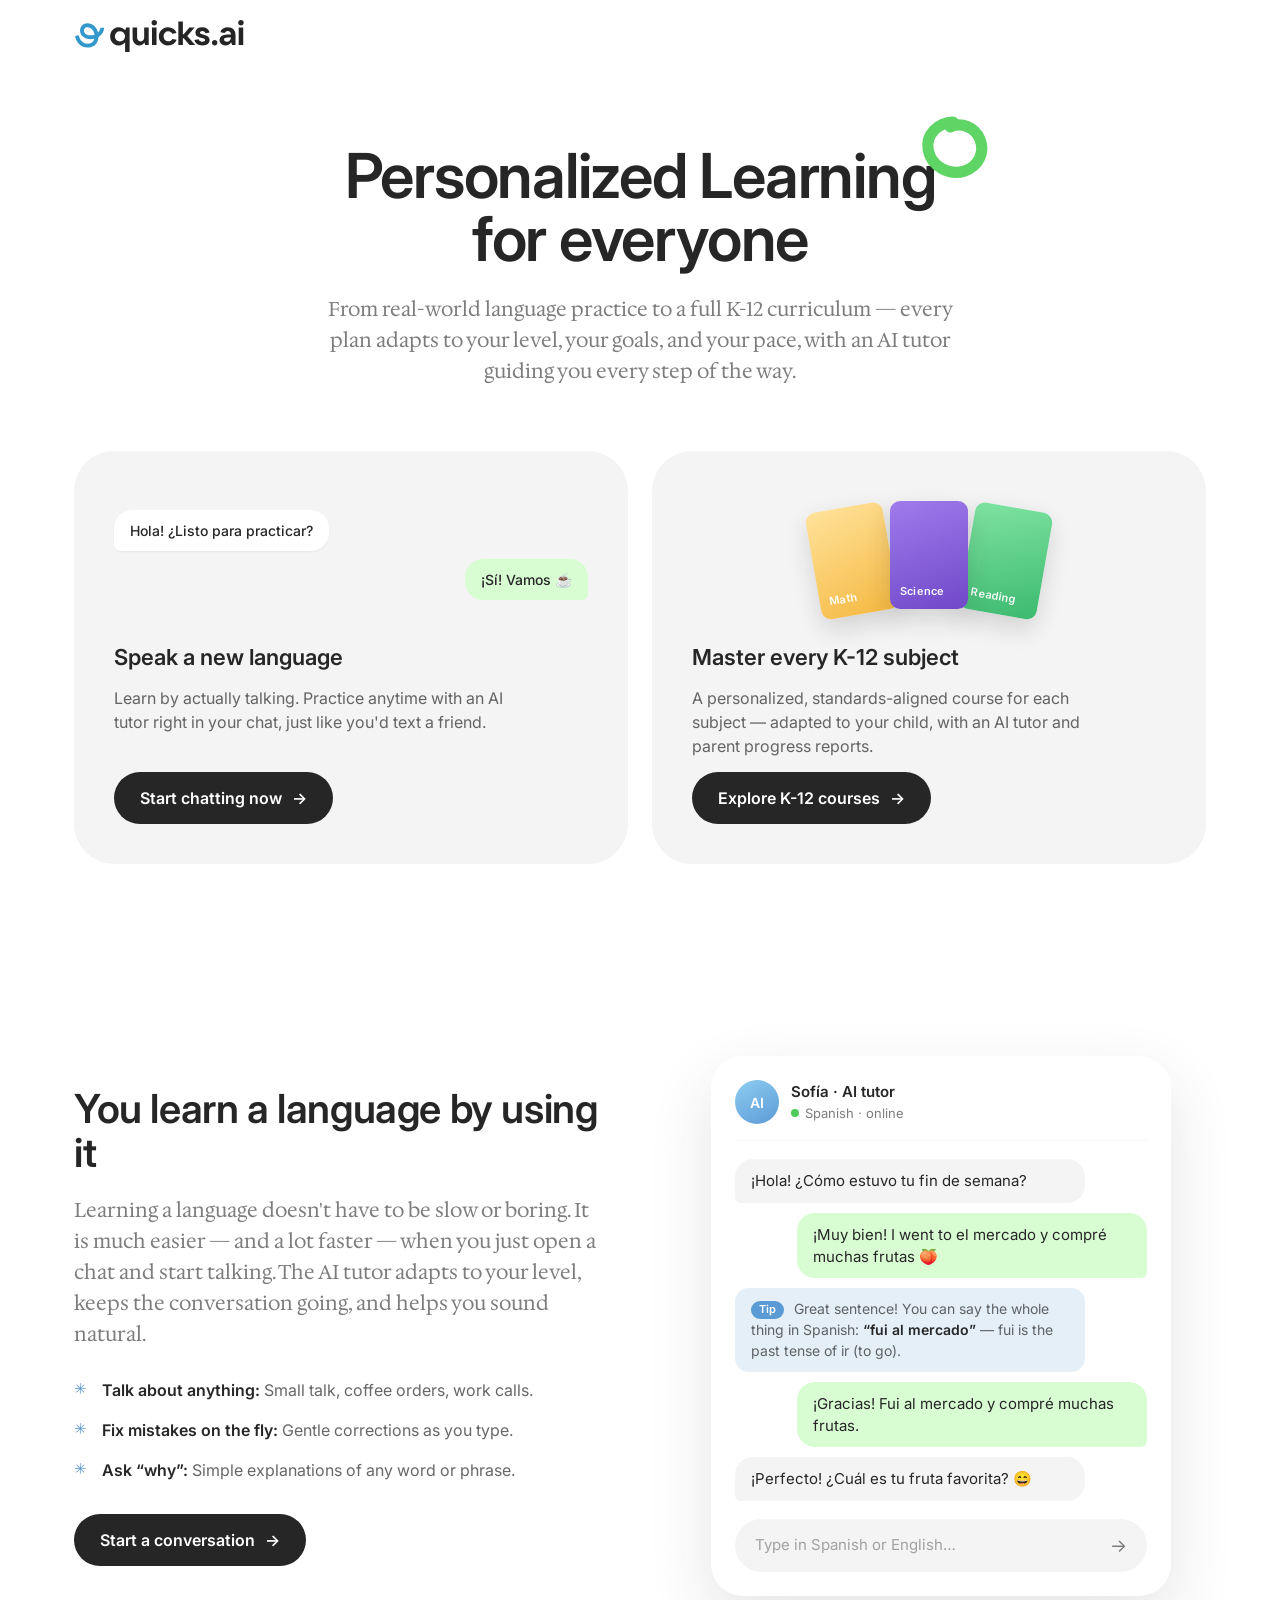
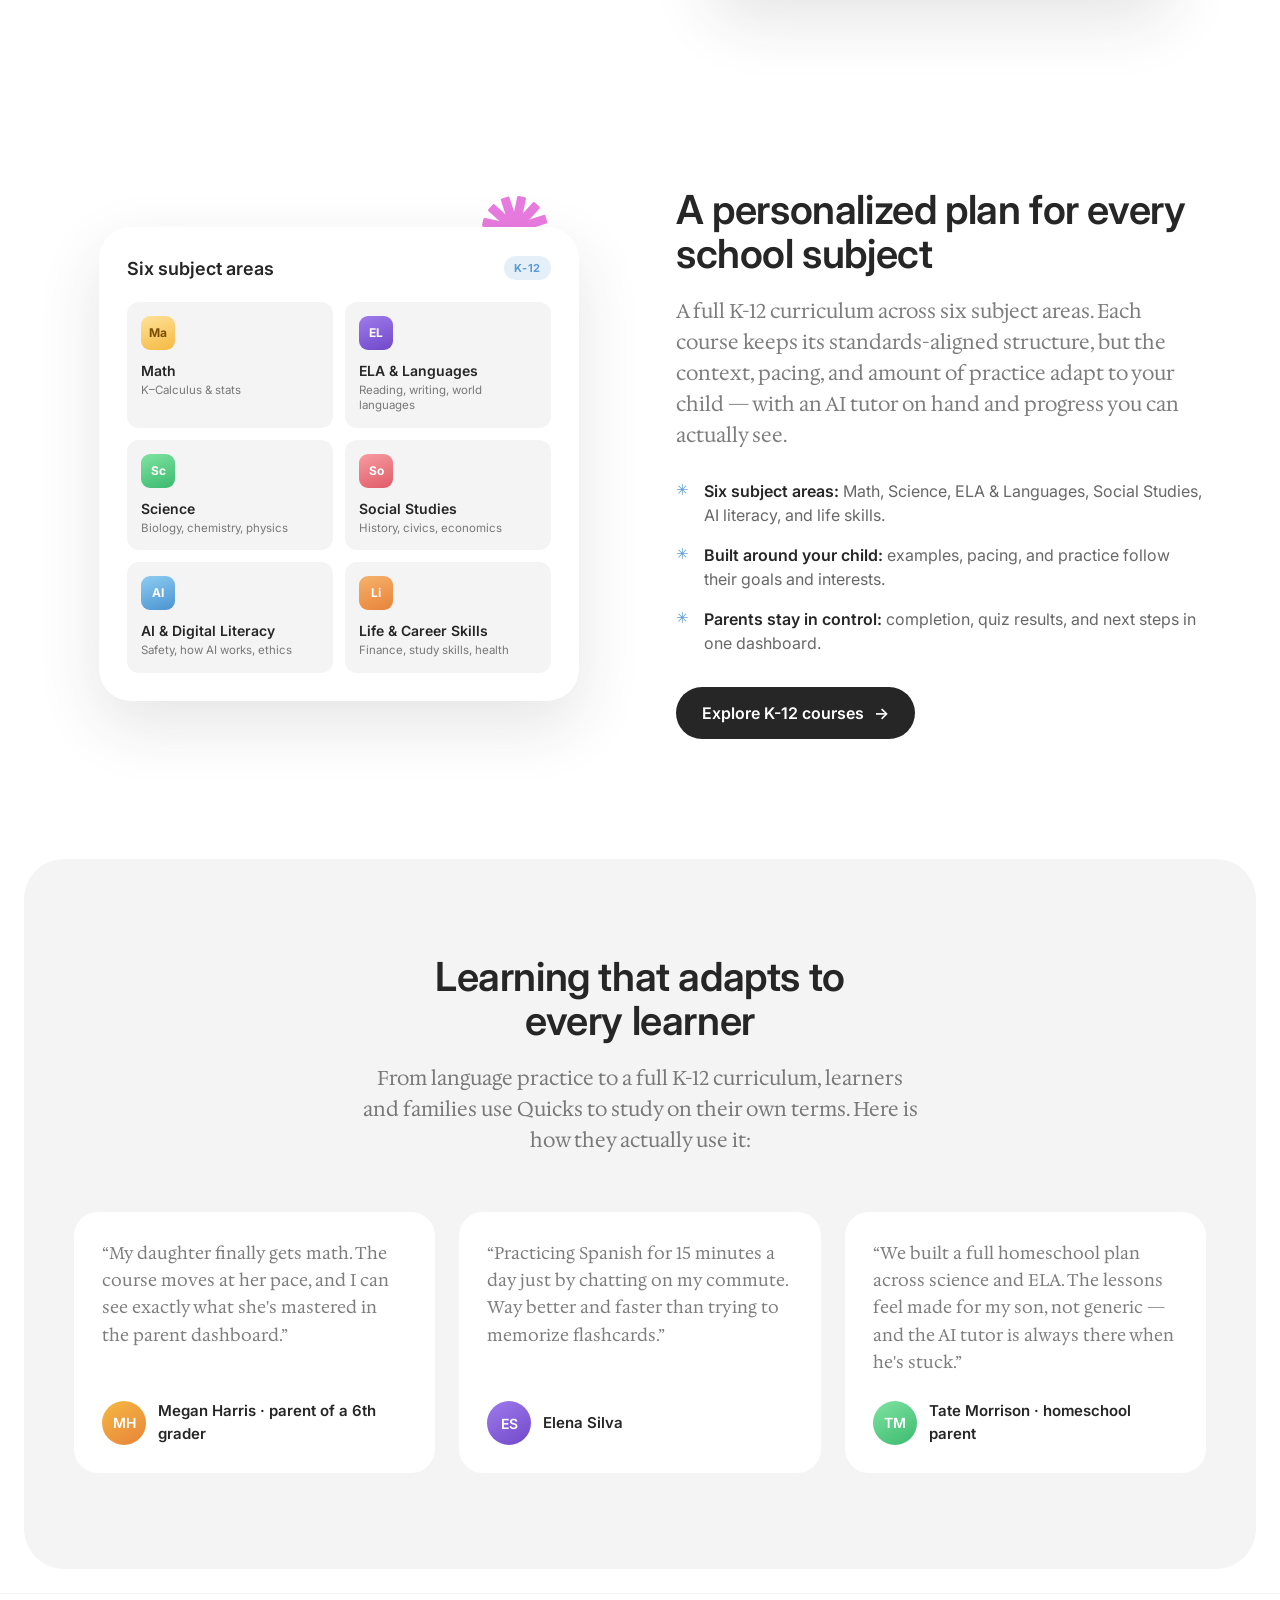
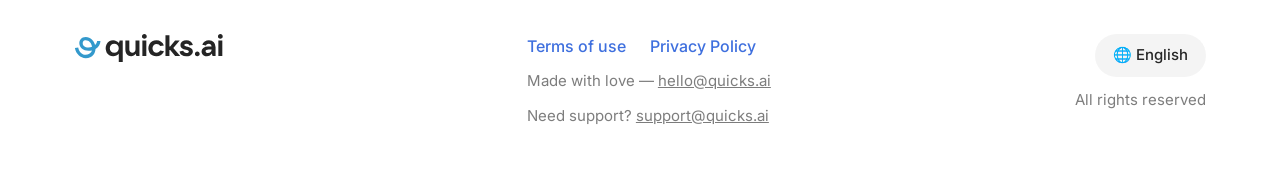
==== commit c26bdfd8: "Footer: drop 'remotely'" ====
--- a/index.html
+++ b/index.html
@@ -55,7 +55,7 @@
   <title>Quicks — Personalized Learning for everyone</title>
   <link rel="icon" href="img/favicon.ico" type="image/png" sizes="128x128">
   <link rel="apple-touch-icon" href="img/favicon.ico">
-  <meta name="description" content="Personalized learning plans and a 24/7 AI tutor — from real-world language practice to a full, standards-aligned K-12 curriculum that adapts to every learner.">
+  <meta name="description" content="Quicks — personalized learning for everyone. From real-world language practice with an AI tutor to a full, standards-aligned K-12 curriculum that adapts to every learner.">
   <link rel="preconnect" href="https://fonts.googleapis.com">
   <link rel="preconnect" href="https://fonts.gstatic.com" crossorigin>
   <link href="https://fonts.googleapis.com/css2?family=Inter:wght@400;500;600;700&family=Hedvig+Letters+Serif:opsz@12..24&display=swap" rel="stylesheet">
@@ -231,7 +231,7 @@
           <a href="terms.html">Terms of use</a>
           <a href="privacy.html">Privacy Policy</a>
         </nav>
-        <p>Made remotely with love — <a href="mailto:hello@quicks.ai">hello@quicks.ai</a></p>
+        <p>Made with love — <a href="mailto:hello@quicks.ai">hello@quicks.ai</a></p>
         <p>Need support? <a href="mailto:support@quicks.ai">support@quicks.ai</a></p>
       </div>
       <div class="footer-right">
--- a/css/styles.css
+++ b/css/styles.css
@@ -196,7 +196,7 @@
 }
 
 .hero-card p { color: var(--ink-70); max-width: 420px; }
-.hero-card .btn { margin-top: 10px; }
+.hero-card .btn { margin-top: auto; }
 
 .hero-card-art {
   width: 100%;
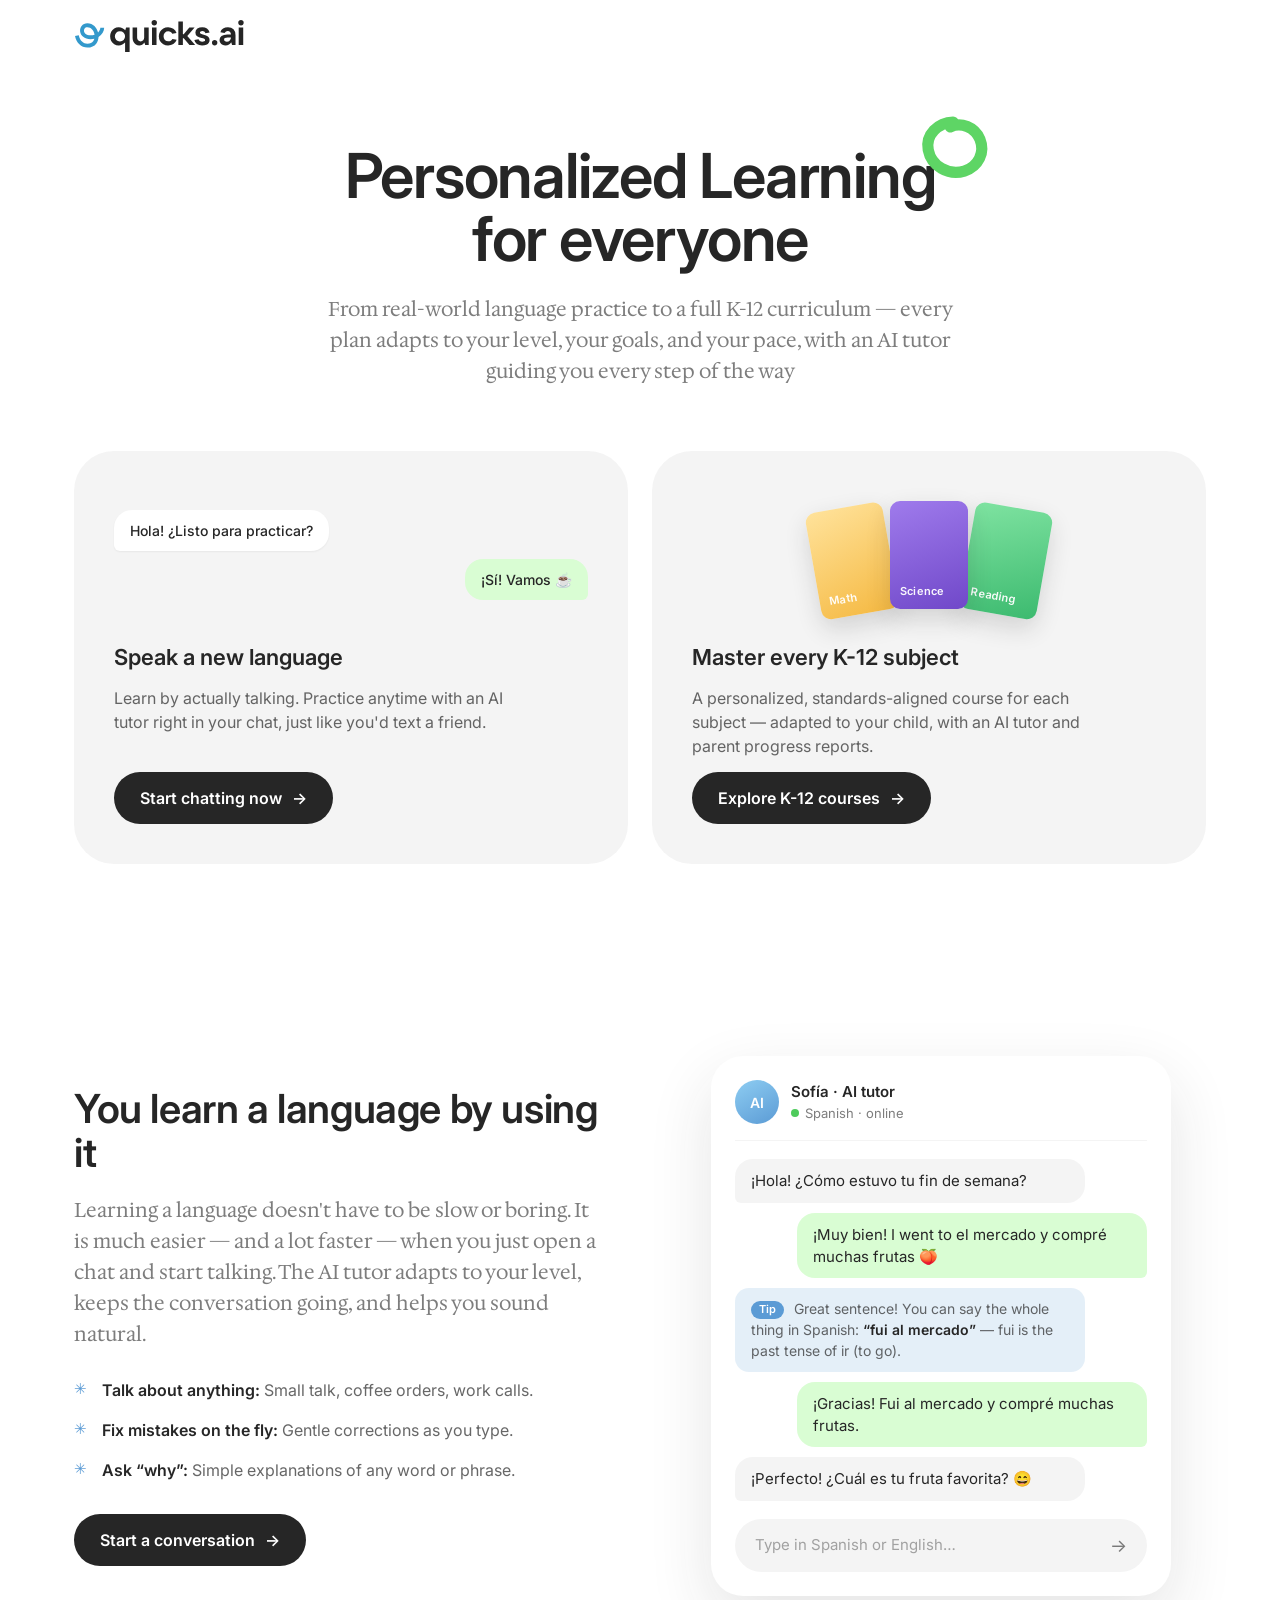
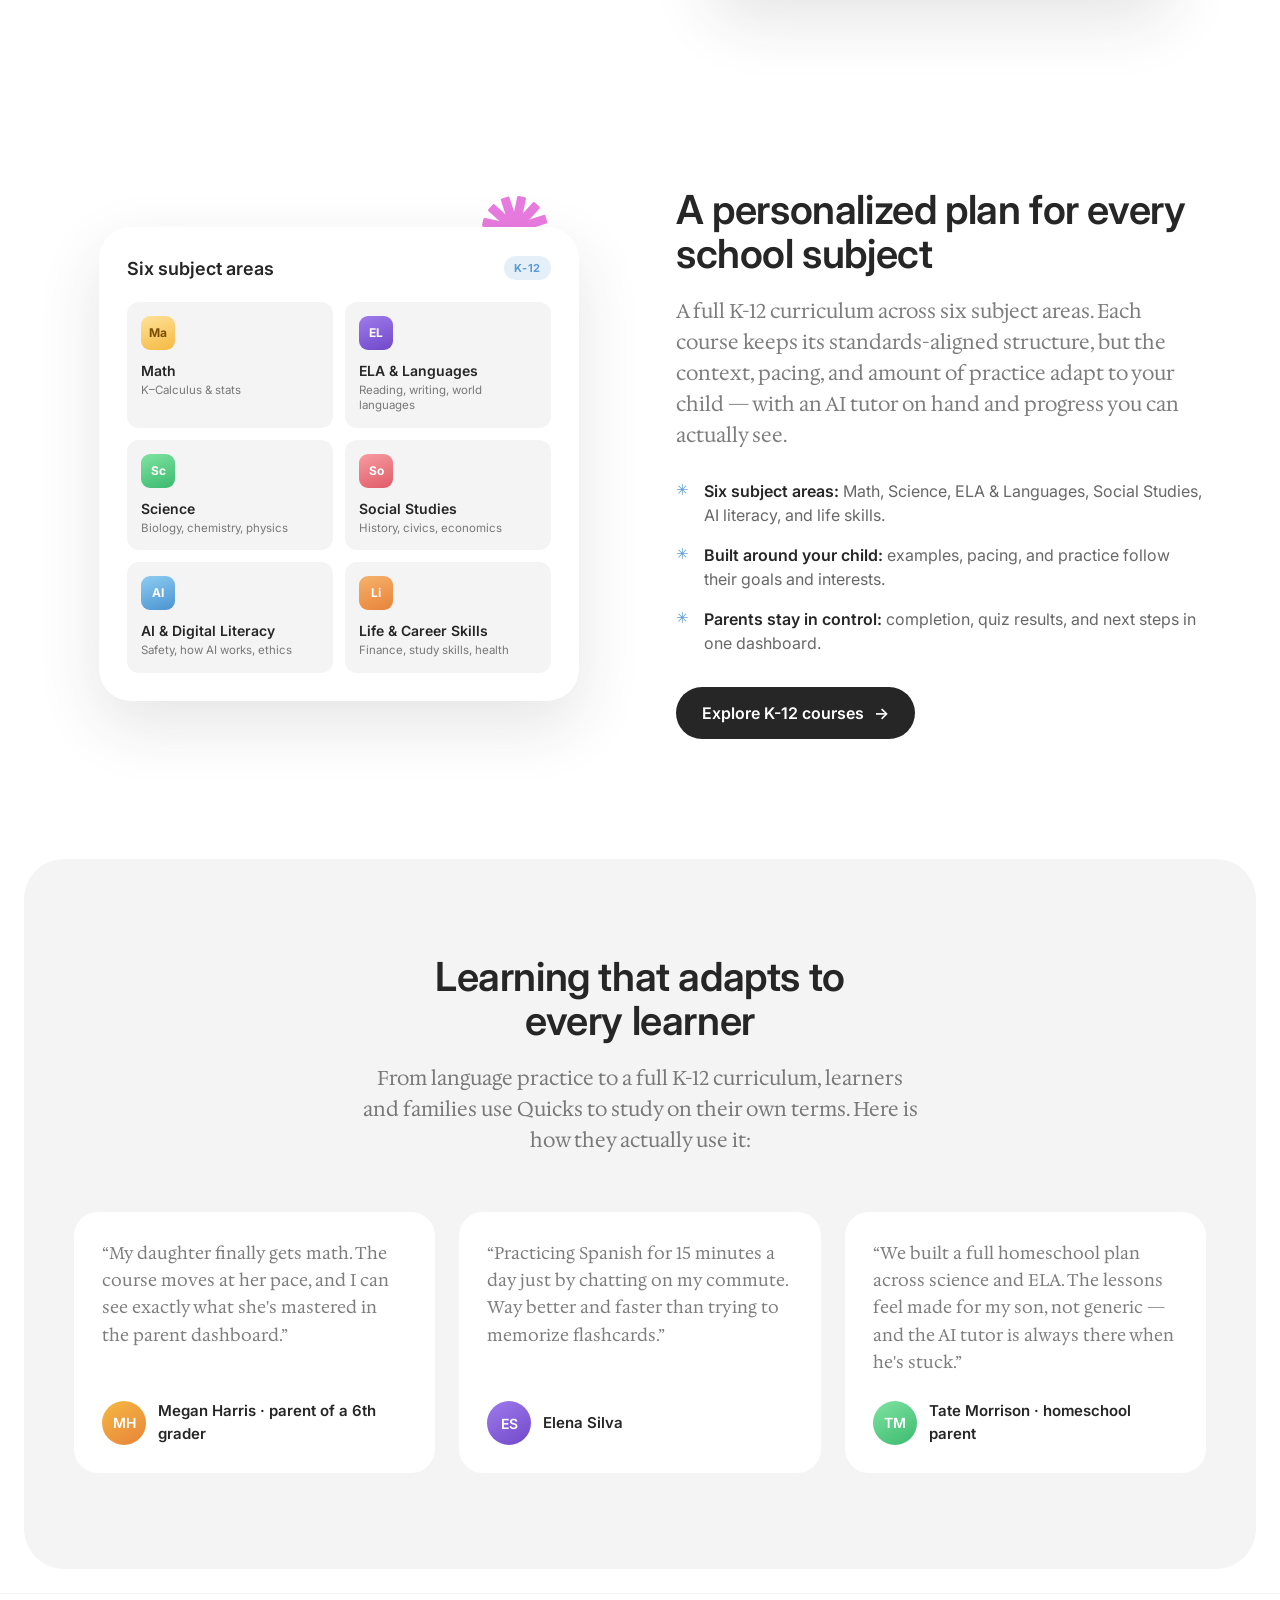
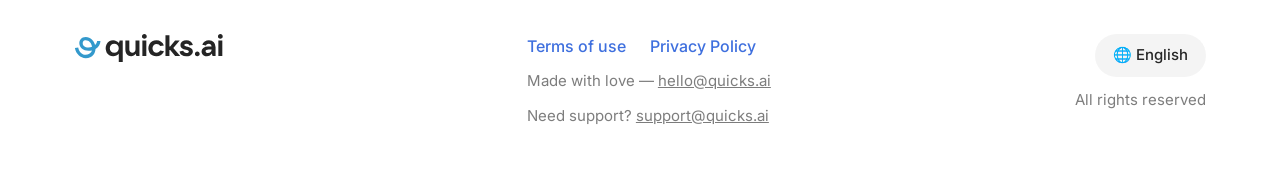
==== commit 95cb48bf: "Drop trailing period from hero tagline" ====
--- a/index.html
+++ b/index.html
@@ -80,7 +80,7 @@
         <div class="hero-head">
           <img class="deco deco-scribble" src="img/scribble.svg" alt="" aria-hidden="true">
           <h1>Personalized Learning<br>for everyone</h1>
-          <p class="serif lead">From real-world language practice to a full K-12 curriculum — every plan adapts to your level, your goals, and your pace, with an AI tutor guiding you every step of the way.</p>
+          <p class="serif lead">From real-world language practice to a full K-12 curriculum — every plan adapts to your level, your goals, and your pace, with an AI tutor guiding you every step of the way</p>
         </div>
 
         <div class="hero-cards">
